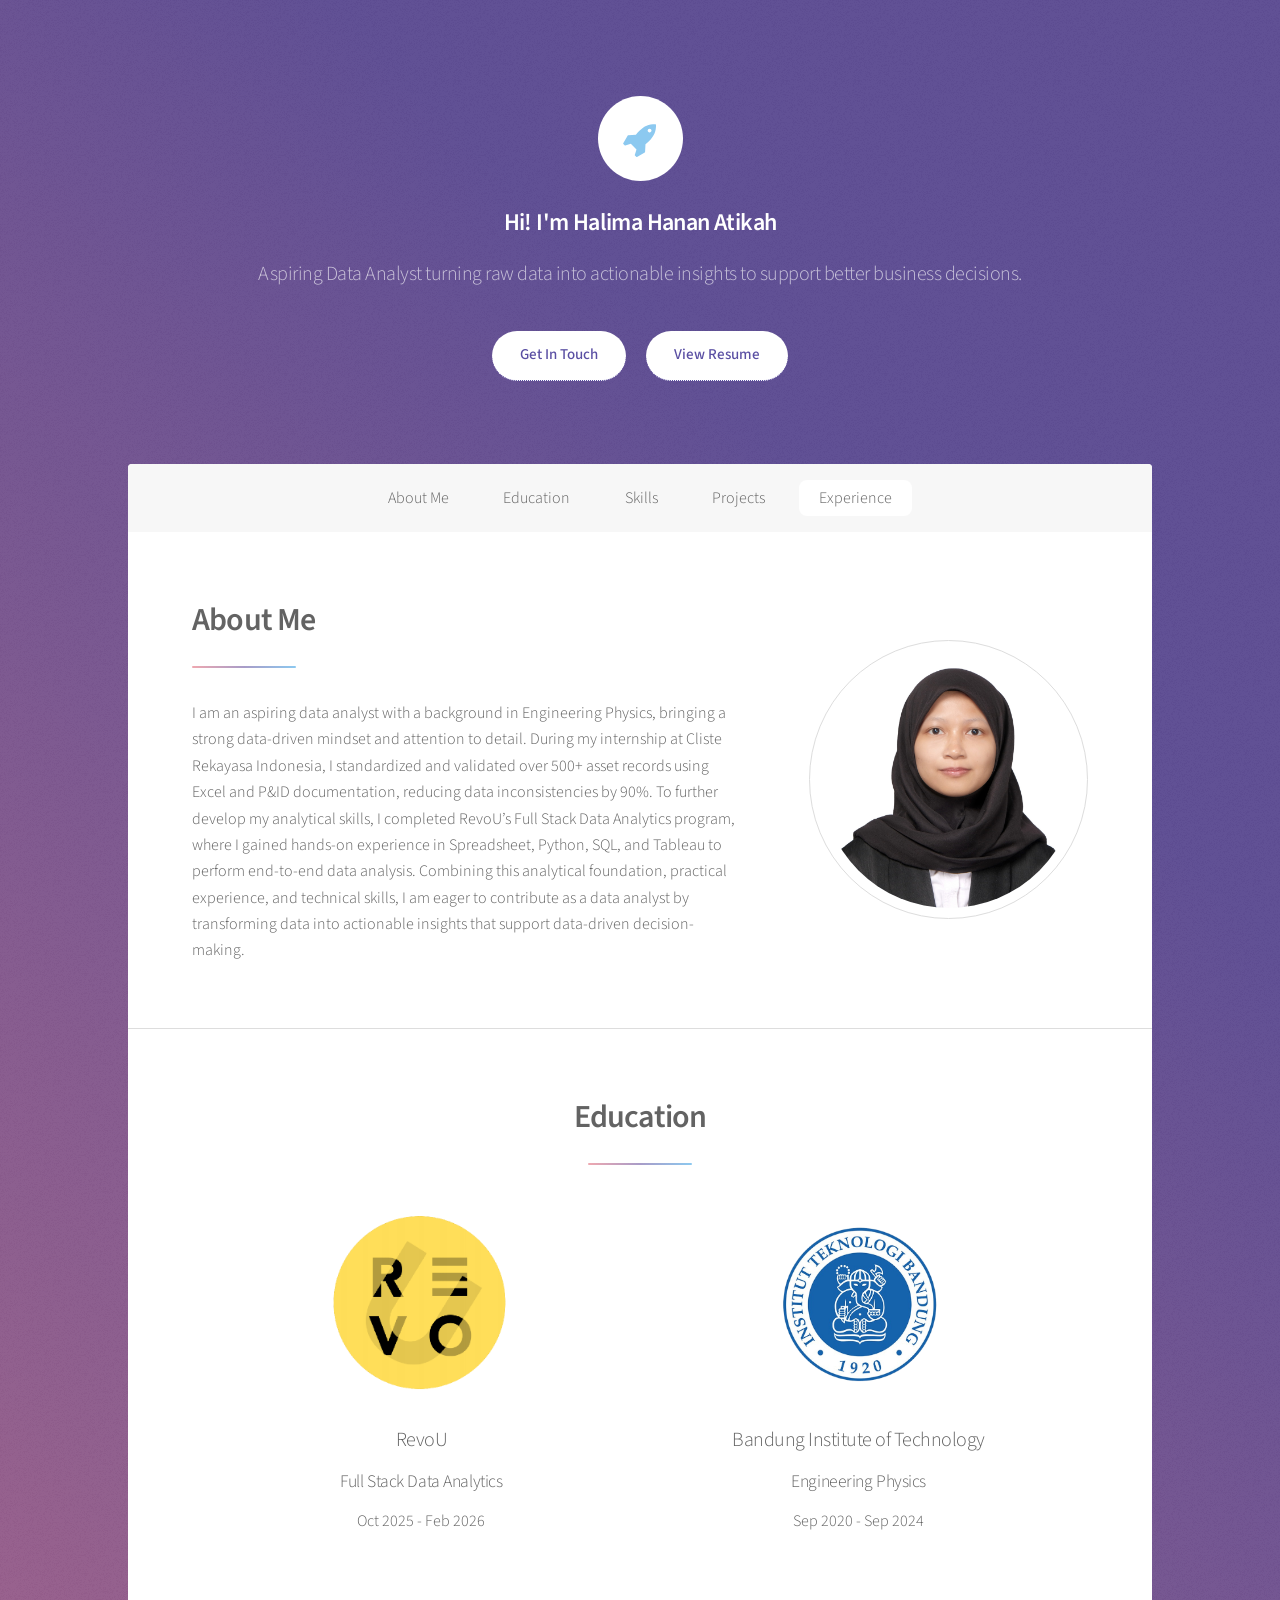
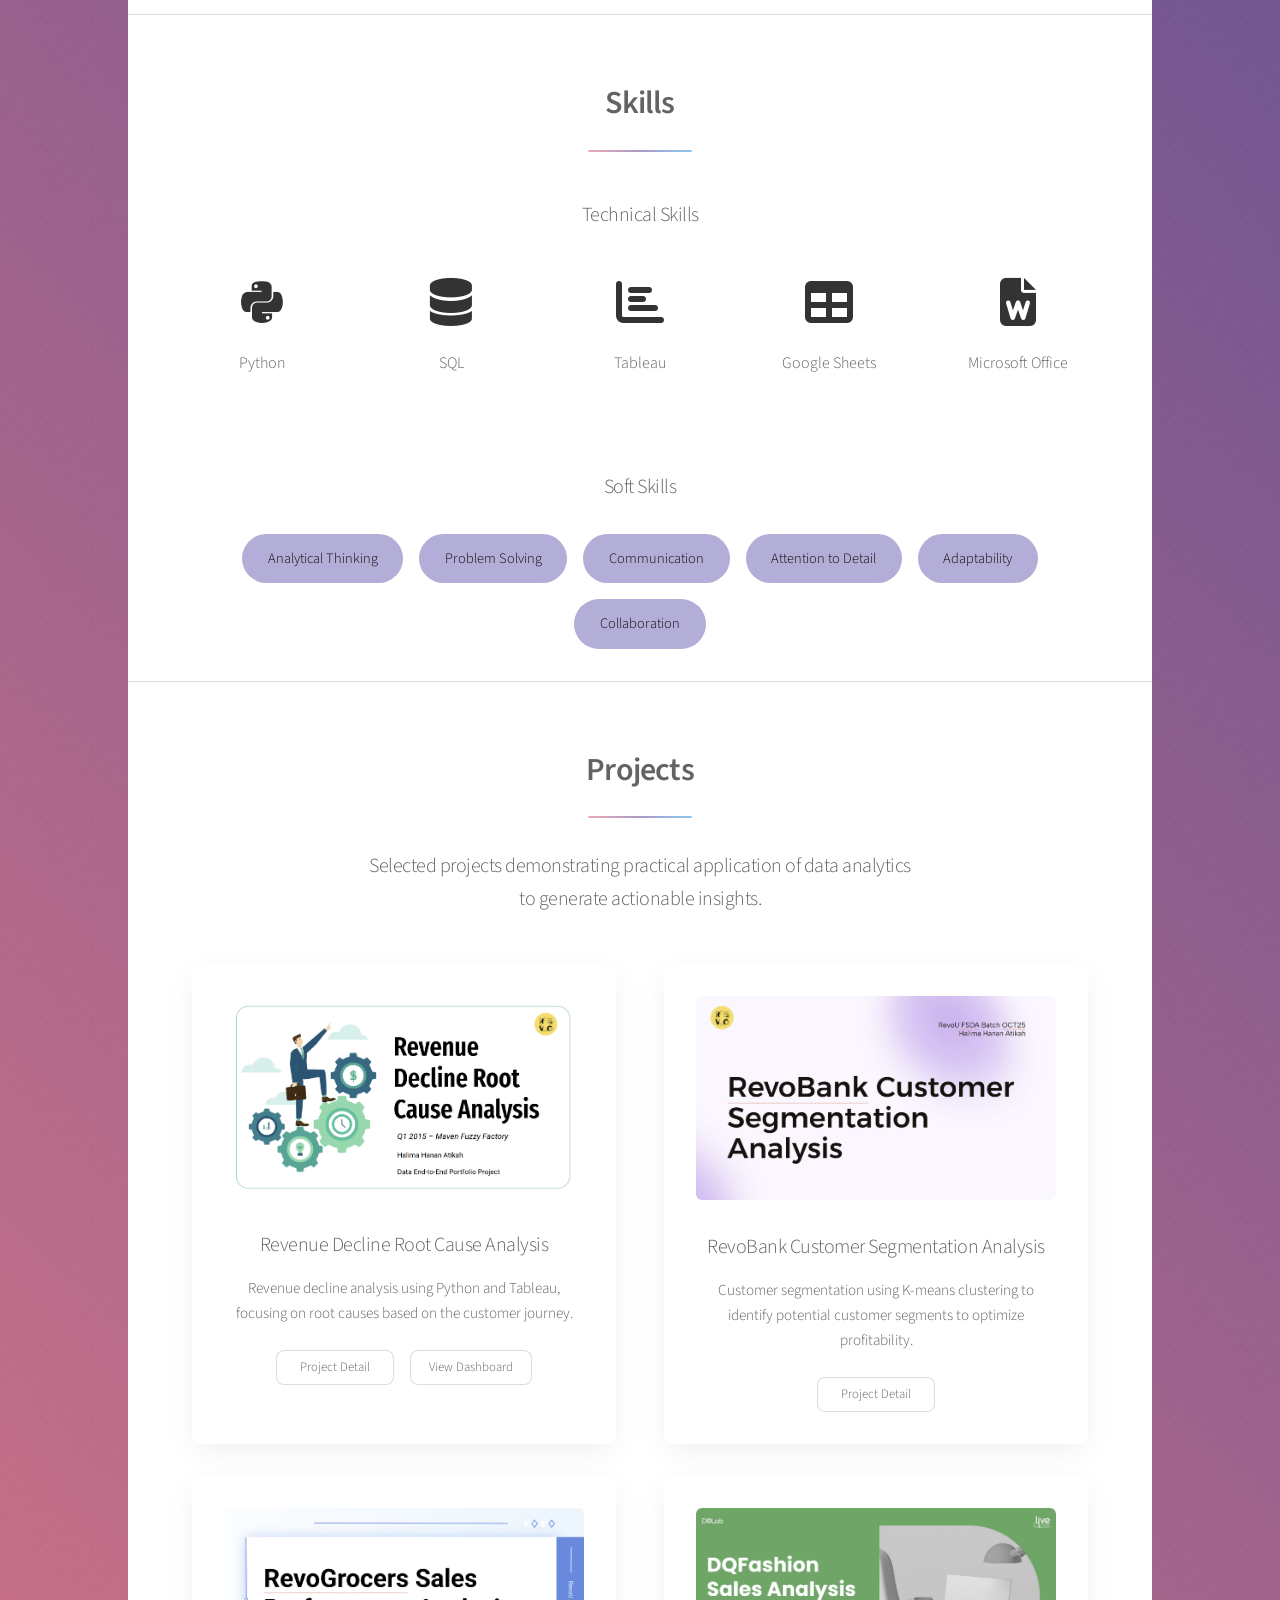
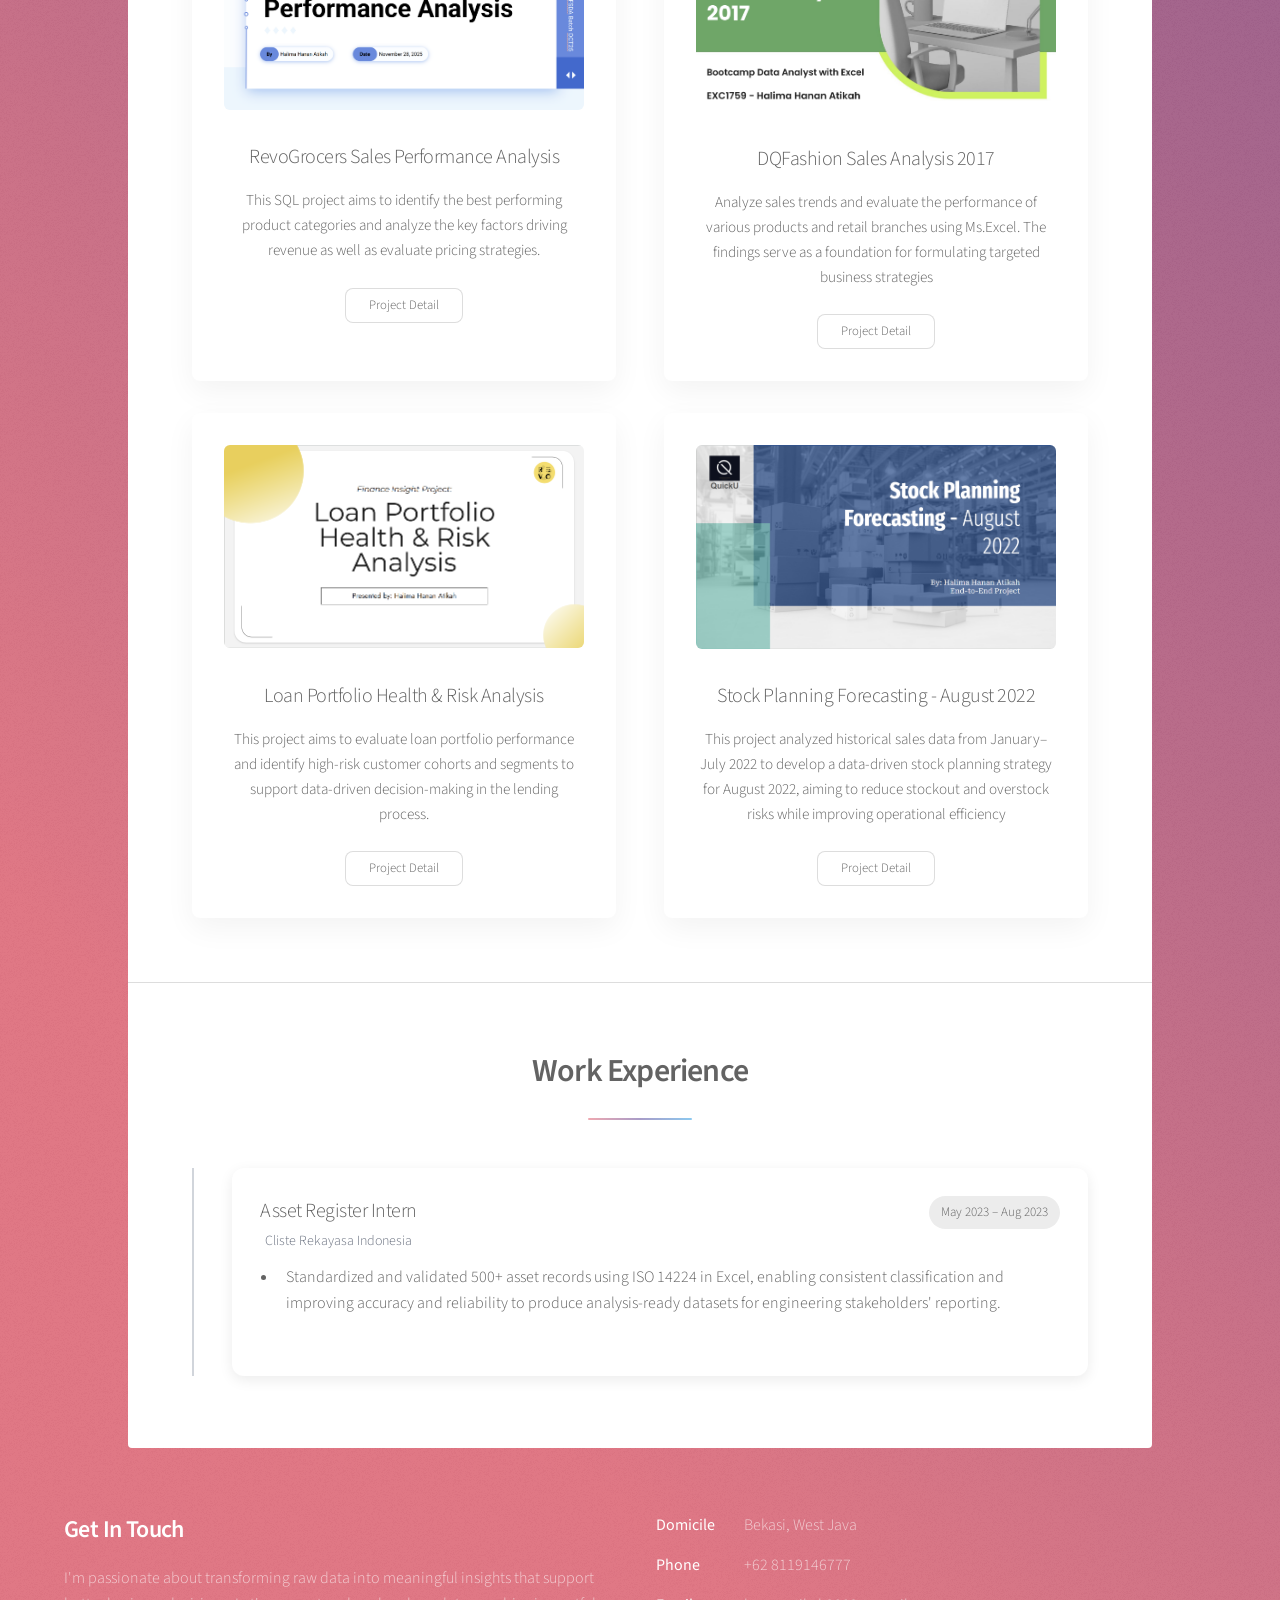
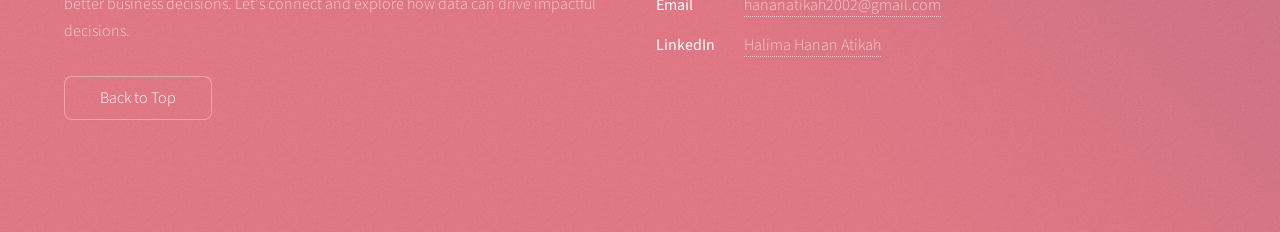
==== index.html @ 59b6c86f "Add files via upload" ====
<!DOCTYPE HTML>
<!--
	Stellar by HTML5 UP
	html5up.net | @ajlkn
	Free for personal and commercial use under the CCA 3.0 license (html5up.net/license)
-->
<html>
	<head>
		<title>Halima | Portfolio Data Analytics</title>
		<meta charset="utf-8" />
		<meta name="viewport" content="width=device-width, initial-scale=1, user-scalable=no" />
		<link rel="stylesheet" href="assets/css/main.css" />
		<noscript><link rel="stylesheet" href="assets/css/noscript.css" /></noscript>
		<link rel="stylesheet" href="https://cdnjs.cloudflare.com/ajax/libs/font-awesome/6.5.0/css/all.min.css">
	</head>
	<body class="is-preload">

		<!-- Wrapper -->
			<div id="wrapper">

				<!-- Header -->
					<header id="header" class="alt">
						<span class="logo"><img src="images/logo.svg" alt="" /></span>
						<h2>Hi! I'm Halima Hanan Atikah</h2>
						<p>Aspiring Data Analyst turning raw data into actionable insights
							to support better business decisions.<br />
						</p>

						<!-- CTA BUTTON -->
						<div class="hero-buttons">

							<a href="#footer" class="primary">Get In Touch</a>

							<a href="https://docs.google.com/document/d/1shFITubevQ7HsCWaukSZmZnEQHIHOWWZv7vL9TfP1bE/edit?usp=drive_link" class="resume" target="_blank">
								View Resume
							</a>

						</div>

					</header>

				<!-- Nav -->
					<nav id="nav">
						<ul>
							<li><a href="#intro" class="active">About Me</a></li>
							<li><a href="#first">Education</a></li>
							<li><a href="#second">Skills</a></li>
							<li><a href="#third">Projects</a></li>
							<li><a href="#fourth">Experience</a></li>
						</ul>
					</nav>

				<!-- Main -->
					<div id="main">

						<!-- Introduction -->
							<section id="intro" class="main">
								<div class="spotlight">
									<div class="content">
										<header class="major">
											<h2>About Me</h2>
										</header>
										<p>I am an aspiring data analyst with a background in Engineering Physics, bringing a strong data-driven mindset and attention to detail. 
											During my internship at Cliste Rekayasa Indonesia, I standardized and validated over 500+ asset records using Excel and P&ID documentation, reducing data inconsistencies by 90%. 
											To further develop my analytical skills, I completed RevoU’s Full Stack Data Analytics program, where I gained hands-on experience in Spreadsheet, Python, SQL, and Tableau to perform end-to-end data analysis. 
											Combining this analytical foundation, practical experience, and technical skills, I am eager to contribute as a data analyst by transforming data into actionable insights that support data-driven decision-making.</p>
										<!-- <ul class="actions">
											<li><a href="generic copy.html" class="button">Learn More</a></li>
										</ul> -->
									</div>
									<span class="image"><img src="images/PP.jpg" alt="" /></span>
								</div>
							</section>

						<!-- First Section -->
							<section id="first" class="main special">
								<header class="major">
									<h2>Education</h2>
								</header>
								<ul class="features">
									<li>
										<span class="image fit"><img src="images/RevoU_Logo.png" alt=""></span>
										<h3>RevoU</h3>
										<h4>Full Stack Data Analytics</h4>
										<p>Oct 2025 - Feb 2026</p>
									</li>
									<li>
										<span class="image fit"><img src="images/logo itb.png" alt=""></span>
										<h3>Bandung Institute of Technology</h3>
										<h4>Engineering Physics</h4>
										<p>Sep 2020 - Sep 2024</p>
									</li>
								</ul>
							</section>

							<!-- Second Section -->
							<section id="second" class="main special">
								<header class="major">
									<h2>Skills</h2>
								</header>
								<h3>Technical Skills</h3>

								<div class="technical-skills">

									<div class="skill-item">
										<i class="fab fa-python"></i>
										<p>Python</p>
									</div>

									<div class="skill-item">
										<i class="fas fa-database"></i>
										<p>SQL</p>
									</div>

									<div class="skill-item">
										<i class="fas fa-chart-bar"></i>
										<p>Tableau</p>
									</div>

									<div class="skill-item">
										<i class="fas fa-table"></i>
										<p>Google Sheets</p>
									</div>

									<div class="skill-item">
										<i class="fas fa-file-word"></i>
										<p>Microsoft Office</p>
									</div>


								</div>

								<h3 class="soft-title">Soft Skills</h3>

								<div class="soft-skills">
									<span>Analytical Thinking</span>
									<span>Problem Solving</span>
									<span>Communication</span>
									<span>Attention to Detail</span>
									<span>Adaptability</span>
									<span>Collaboration</span>
								</div>
								
							</section>

						<!-- Third Section -->
							<section id="third" class="main special">
								<header class="major">
									<h2>Projects</h2>
									<p>Selected projects demonstrating practical application of data analytics <br />
									to generate actionable insights.</p>
								</header>
								<ul class="projects">
    
									<li class="card-project">
										<img src="images/title_project1.png" alt="Project 1 Preview">

										<h3>Revenue Decline Root Cause Analysis</h3>
										<p>
											Revenue decline analysis using Python and Tableau, focusing on root causes based on the customer journey.
										</p>

										<div class="buttons-project">
											<a href="Project 1.html" class="button small">Project Detail</a>
											<a href="https://public.tableau.com/app/profile/halima.atikah/viz/MavenE-commerce/Dashboard" class="button small alt">View Dashboard</a>
										</div>
									</li>


									<li class="card-project">
										<img src="images/title_project2.png" alt="Project 2 Preview">

										<h3>RevoBank Customer Segmentation Analysis</h3>
										<p>
											Customer segmentation using K-means clustering to identify potential customer segments to optimize profitability.
										</p>

										<div class="buttons-project">
											<a href="Project 2.html" class="button small">Project Detail</a>
											
											
										</div>
									</li>

								</ul>

								<ul class="projects">
    
									<li class="card-project">
										<img src="images/title_project3.png" alt="Project 1 Preview">

										<h3>RevoGrocers Sales Performance Analysis</h3>
										<p>
											This SQL project aims to identify the best performing product categories and analyze the key factors driving revenue as well as evaluate pricing strategies.
										</p>

										<div class="buttons-project">
											<a href="Project 3.html" class="button small">Project Detail</a>
											
										</div>
									</li>


									<li class="card-project">
										<img src="images/title_project4.png" alt="Project 2 Preview">

										<h3>DQFashion Sales Analysis 2017</h3>
										<p>
											Analyze sales trends and evaluate the performance of various products and retail branches using Ms.Excel. The findings serve as a foundation for formulating targeted business strategies
										</p>

										<div class="buttons-project">
											<a href="Project 4.html" class="button small">Project Detail</a>
											
										</div>
									</li>

								</ul>

								<ul class="projects">
    
									<li class="card-project">
										<img src="images/title_project5.png" alt="Project 1 Preview">

										<h3>Loan Portfolio Health & Risk Analysis</h3>
										<p>
											This project aims to evaluate loan portfolio performance and identify high-risk customer cohorts and segments to support data-driven decision-making in the lending process.
										</p>

										<div class="buttons-project">
											<a href="Project 5.html" class="button small">Project Detail</a>
											
										</div>
									</li>


									<li class="card-project">
										<img src="images/title_project6.png" alt="Project 2 Preview">

										<h3>Stock Planning Forecasting - August 2022</h3>
										<p>
											This project analyzed historical sales data from January–July 2022 to develop a data-driven stock planning strategy for August 2022, aiming to reduce stockout and overstock risks while improving operational efficiency
										</p>

										<div class="buttons-project">
											<a href="Project 6.html" class="button small">Project Detail</a>
											
										</div>
									</li>

								</ul>

							</section>

						<!-- Fourth Section -->
							<section id="fourth" class="main special">
								<header class="major">
									<h2>Work Experience</h2>
									
								</header>

									<div class="timeline">

										<div class="timeline-item">

											<div class="experience-card">

												<div class="experience-header">

													<div>
														<h3>Asset Register Intern</h3>
														<p class="company">Cliste Rekayasa Indonesia</p>
													</div>

													<span class="date">May 2023 – Aug 2023</span>

												</div>

												<ul class="experience-list">
													<li>Standardized and validated 500+ asset records using ISO 14224 in Excel, 
														enabling consistent classification and improving accuracy and reliability 
														to produce analysis-ready datasets for engineering stakeholders' reporting.</li>
													
												</ul>

											</div>

										</div>

									</div>

								</div>

							</section>

					</div>

				<!-- Footer -->
					<footer id="footer">
						<section>
							<h2>Get In Touch</h2>
							<p>I'm passionate about transforming raw data into meaningful insights
								that support better business decisions. 
								Let's connect and explore how data can drive impactful decisions.</p>
							<ul class="actions">
								<li><a href="#header" class="button">Back to Top</a></li>
							</ul>
						</section>
						<section>
							
							<dl class="alt">
								<dt>Domicile</dt>
								<dd>Bekasi, West Java</dd>
								<dt>Phone</dt>
								<dd>+62 8119146777</dd>
								<dt>Email</dt>
								<dd><a href="#">hananatikah2002@gmail.com</a></dd>
								<dt>LinkedIn</dt>
								<dd><a href="https://www.linkedin.com/in/halima-hanan/">Halima Hanan Atikah</a></dd>
							</dl>

							<!-- <ul class="icons">
								<li><a href="#" class="icon brands fa-twitter alt"><span class="label">Twitter</span></a></li>
								<li><a href="#" class="icon brands fa-facebook-f alt"><span class="label">Facebook</span></a></li>
								<li><a href="#" class="icon brands fa-instagram alt"><span class="label">Instagram</span></a></li>
								<li><a href="#" class="icon brands fa-github alt"><span class="label">GitHub</span></a></li>
								<li><a href="#" class="icon brands fa-dribbble alt"><span class="label">Dribbble</span></a></li>
							</ul> -->
						</section>
						

			</div>

		<!-- Scripts -->
			<script src="assets/js/jquery.min.js"></script>
			<script src="assets/js/jquery.scrollex.min.js"></script>
			<script src="assets/js/jquery.scrolly.min.js"></script>
			<script src="assets/js/browser.min.js"></script>
			<script src="assets/js/breakpoints.min.js"></script>
			<script src="assets/js/util.js"></script>
			<script src="assets/js/main.js"></script>

	</body>
</html>
---- assets/css/main.css ----
@import url(fontawesome-all.min.css);
@import 'https://fonts.googleapis.com/css?family=Source+Sans+Pro:300,400';

/*
	Stellar by HTML5 UP
	html5up.net | @ajlkn
	Free for personal and commercial use under the CCA 3.0 license (html5up.net/license)
*/

html, body, div, span, applet, object,
iframe, h1, h2, h3, h4, h5, h6, p, blockquote,
pre, a, abbr, acronym, address, big, cite,
code, del, dfn, em, img, ins, kbd, q, s, samp,
small, strike, strong, sub, sup, tt, var, b,
u, i, center, dl, dt, dd, ol, ul, li, fieldset,
form, label, legend, table, caption, tbody,
tfoot, thead, tr, th, td, article, aside,
canvas, details, embed, figure, figcaption,
footer, header, hgroup, menu, nav, output, ruby,
section, summary, time, mark, audio, video {
	margin: 0;
	padding: 0;
	border: 0;
	font-size: 100%;
	font: inherit;
	vertical-align: baseline;}

article, aside, details, figcaption, figure,
footer, header, hgroup, menu, nav, section {
	display: block;}

body {
	line-height: 1;
}

ol, ul {
	list-style: none;
}

blockquote, q {
	quotes: none;
}

	blockquote:before, blockquote:after, q:before, q:after {
		content: '';
		content: none;
	}

table {
	border-collapse: collapse;
	border-spacing: 0;
}

body {
	-webkit-text-size-adjust: none;
}

mark {
	background-color: transparent;
	color: inherit;
}

input::-moz-focus-inner {
	border: 0;
	padding: 0;
}

input, select, textarea {
	-moz-appearance: none;
	-webkit-appearance: none;
	-ms-appearance: none;
	appearance: none;
}

/* Basic */

	@-ms-viewport {
		width: device-width;
	}

	body {
		-ms-overflow-style: scrollbar;
	}

	@media screen and (max-width: 480px) {

		html, body {
			min-width: 320px;
		}

	}

	html {
		box-sizing: border-box;
	}

	*, *:before, *:after {
		box-sizing: inherit;
	}

	body {
		background-color: #935d8c;
		background-image: url("images/overlay.png"), -moz-linear-gradient(45deg, #e37682 15%, #5f4d93 85%);
		background-image: url("images/overlay.png"), -webkit-linear-gradient(45deg, #e37682 15%, #5f4d93 85%);
		background-image: url("images/overlay.png"), -ms-linear-gradient(45deg, #e37682 15%, #5f4d93 85%);
		background-image: url("images/overlay.png"), linear-gradient(45deg, #e37682 15%, #5f4d93 85%);
	}

		body.is-preload *, body.is-preload *:before, body.is-preload *:after {
			-moz-animation: none !important;
			-webkit-animation: none !important;
			-ms-animation: none !important;
			animation: none !important;
			-moz-transition: none !important;
			-webkit-transition: none !important;
			-ms-transition: none !important;
			transition: none !important;
		}

/* Type */

	body {
		background-color: #935d8c;
		color: rgba(255, 255, 255, 0.65);
	}

	body, input, select, textarea {
		font-family: "Source Sans Pro", Helvetica, sans-serif;
		font-size: 17pt;
		font-weight: 300;
		line-height: 1.65;
	}

		@media screen and (max-width: 1680px) {

			body, input, select, textarea {
				font-size: 14pt;
			}

		}

		@media screen and (max-width: 1280px) {

			body, input, select, textarea {
				font-size: 12pt;
			}

		}

		@media screen and (max-width: 360px) {

			body, input, select, textarea {
				font-size: 11pt;
			}

		}

	a {
		-moz-transition: color 0.2s ease, border-bottom 0.2s ease;
		-webkit-transition: color 0.2s ease, border-bottom 0.2s ease;
		-ms-transition: color 0.2s ease, border-bottom 0.2s ease;
		transition: color 0.2s ease, border-bottom 0.2s ease;
		text-decoration: none;
		border-bottom: dotted 1px;
		color: inherit;
	}

		a:hover {
			border-bottom-color: transparent;
		}

	strong, b {
		font-weight: 400;
	}

	em, i {
		font-style: italic;
	}

	p {
		margin: 0 0 2em 0;
	}

		p.content {
			-moz-columns: 20em 2;
			-webkit-columns: 20em 2;
			-ms-columns: 20em 2;
			columns: 20em 2;
			-moz-column-gap: 2em;
			-webkit-column-gap: 2em;
			-ms-column-gap: 2em;
			column-gap: 2em;
			text-align: justify;
		}

	h1, h2, h3, h4, h5, h6 {
		font-weight: 300;
		line-height: 1.5;
		margin: 0 0 0.7em 0;
		letter-spacing: -0.025em;
	}

		h1 a, h2 a, h3 a, h4 a, h5 a, h6 a {
			color: inherit;
			text-decoration: none;
		}

	h1 {
		font-size: 2.5em;
		line-height: 1.2;
	}

	h2 {
		font-size: 1.5em;
	}

	h3 {
		font-size: 1.25em;
	}

	h4 {
		font-size: 1.1em;
	}

	h5 {
		font-size: 0.9em;
	}

	h6 {
		font-size: 0.7em;
	}

	@media screen and (max-width: 736px) {

		h1 {
			font-size: 2em;
		}

	}

	sub {
		font-size: 0.8em;
		position: relative;
		top: 0.5em;
	}

	sup {
		font-size: 0.8em;
		position: relative;
		top: -0.5em;
	}

	blockquote {
		border-left: solid 4px;
		font-style: italic;
		margin: 0 0 2em 0;
		padding: 0.5em 0 0.5em 2em;
	}

	code {
		border-radius: 8px;
		border: solid 1px;
		font-family: "Courier New", monospace;
		font-size: 0.9em;
		margin: 0 0.25em;
		padding: 0.25em 0.65em;
	}

	pre {
		-webkit-overflow-scrolling: touch;
		font-family: "Courier New", monospace;
		font-size: 0.9em;
		margin: 0 0 2em 0;
	}

		pre code {
			display: block;
			line-height: 1.75;
			padding: 1em 1.5em;
			overflow-x: auto;
		}

	hr {
		border: 0;
		border-bottom: solid 1px;
		margin: 2em 0;
	}

		hr.major {
			margin: 3em 0;
		}

	.align-left {
		text-align: left;
	}

	.align-center {
		text-align: center;
	}

	.align-right {
		text-align: right;
	}

	input, select, textarea {
		color: #ffffff;
	}

	a:hover {
		color: #ffffff;
	}

	strong, b {
		color: #ffffff;
	}

	h1, h2, h3, h4, h5, h6 {
		color: #ffffff;
	}

	blockquote {
		border-left-color: rgba(255, 255, 255, 0.35);
	}

	code {
		background: rgba(255, 255, 255, 0.075);
		border-color: rgba(255, 255, 255, 0.35);
	}

	hr {
		border-bottom-color: rgba(255, 255, 255, 0.35);
	}

/* Row */

	.row {
		display: flex;
		flex-wrap: wrap;
		box-sizing: border-box;
		align-items: stretch;
	}

		.row > * {
			box-sizing: border-box;
		}

		.row.gtr-uniform > * > :last-child {
			margin-bottom: 0;
		}

		.row.aln-left {
			justify-content: flex-start;
		}

		.row.aln-center {
			justify-content: center;
		}

		.row.aln-right {
			justify-content: flex-end;
		}

		.row.aln-top {
			align-items: flex-start;
		}

		.row.aln-middle {
			align-items: center;
		}

		.row.aln-bottom {
			align-items: flex-end;
		}

		.row > .imp {
			order: -1;
		}

		.row > .col-1 {
			width: 8.33333%;
		}

		.row > .off-1 {
			margin-left: 8.33333%;
		}

		.row > .col-2 {
			width: 16.66667%;
		}

		.row > .off-2 {
			margin-left: 16.66667%;
		}

		.row > .col-3 {
			width: 25%;
		}

		.row > .off-3 {
			margin-left: 25%;
		}

		.row > .col-4 {
			width: 33.33333%;
		}

		.row > .off-4 {
			margin-left: 33.33333%;
		}

		.row > .col-5 {
			width: 41.66667%;
		}

		.row > .off-5 {
			margin-left: 41.66667%;
		}

		.row > .col-6 {
			width: 50%;
		}

		.row > .off-6 {
			margin-left: 50%;
		}

		.row > .col-7 {
			width: 58.33333%;
		}

		.row > .off-7 {
			margin-left: 58.33333%;
		}

		.row > .col-8 {
			width: 66.66667%;
		}

		.row > .off-8 {
			margin-left: 66.66667%;
		}

		.row > .col-9 {
			width: 75%;
		}

		.row > .off-9 {
			margin-left: 75%;
		}

		.row > .col-10 {
			width: 83.33333%;
		}

		.row > .off-10 {
			margin-left: 83.33333%;
		}

		.row > .col-11 {
			width: 91.66667%;
		}

		.row > .off-11 {
			margin-left: 91.66667%;
		}

		.row > .col-12 {
			width: 100%;
		}

		.row > .off-12 {
			margin-left: 100%;
		}

		.row.gtr-0 {
			margin-top: 0;
			margin-left: 0em;
		}

			.row.gtr-0 > * {
				padding: 0 0 0 0em;
			}

			.row.gtr-0.gtr-uniform {
				margin-top: 0em;
			}

				.row.gtr-0.gtr-uniform > * {
					padding-top: 0em;
				}

		.row.gtr-25 {
			margin-top: 0;
			margin-left: -0.375em;
		}

			.row.gtr-25 > * {
				padding: 0 0 0 0.375em;
			}

			.row.gtr-25.gtr-uniform {
				margin-top: -0.375em;
			}

				.row.gtr-25.gtr-uniform > * {
					padding-top: 0.375em;
				}

		.row.gtr-50 {
			margin-top: 0;
			margin-left: -0.75em;
		}

			.row.gtr-50 > * {
				padding: 0 0 0 0.75em;
			}

			.row.gtr-50.gtr-uniform {
				margin-top: -0.75em;
			}

				.row.gtr-50.gtr-uniform > * {
					padding-top: 0.75em;
				}

		.row {
			margin-top: 0;
			margin-left: -1.5em;
		}

			.row > * {
				padding: 0 0 0 1.5em;
			}

			.row.gtr-uniform {
				margin-top: -1.5em;
			}

				.row.gtr-uniform > * {
					padding-top: 1.5em;
				}

		.row.gtr-150 {
			margin-top: 0;
			margin-left: -2.25em;
		}

			.row.gtr-150 > * {
				padding: 0 0 0 2.25em;
			}

			.row.gtr-150.gtr-uniform {
				margin-top: -2.25em;
			}

				.row.gtr-150.gtr-uniform > * {
					padding-top: 2.25em;
				}

		.row.gtr-200 {
			margin-top: 0;
			margin-left: -3em;
		}

			.row.gtr-200 > * {
				padding: 0 0 0 3em;
			}

			.row.gtr-200.gtr-uniform {
				margin-top: -3em;
			}

				.row.gtr-200.gtr-uniform > * {
					padding-top: 3em;
				}

		@media screen and (max-width: 1680px) {

			.row {
				display: flex;
				flex-wrap: wrap;
				box-sizing: border-box;
				align-items: stretch;
			}

				.row > * {
					box-sizing: border-box;
				}

				.row.gtr-uniform > * > :last-child {
					margin-bottom: 0;
				}

				.row.aln-left {
					justify-content: flex-start;
				}

				.row.aln-center {
					justify-content: center;
				}

				.row.aln-right {
					justify-content: flex-end;
				}

				.row.aln-top {
					align-items: flex-start;
				}

				.row.aln-middle {
					align-items: center;
				}

				.row.aln-bottom {
					align-items: flex-end;
				}

				.row > .imp-xlarge {
					order: -1;
				}

				.row > .col-1-xlarge {
					width: 8.33333%;
				}

				.row > .off-1-xlarge {
					margin-left: 8.33333%;
				}

				.row > .col-2-xlarge {
					width: 16.66667%;
				}

				.row > .off-2-xlarge {
					margin-left: 16.66667%;
				}

				.row > .col-3-xlarge {
					width: 25%;
				}

				.row > .off-3-xlarge {
					margin-left: 25%;
				}

				.row > .col-4-xlarge {
					width: 33.33333%;
				}

				.row > .off-4-xlarge {
					margin-left: 33.33333%;
				}

				.row > .col-5-xlarge {
					width: 41.66667%;
				}

				.row > .off-5-xlarge {
					margin-left: 41.66667%;
				}

				.row > .col-6-xlarge {
					width: 50%;
				}

				.row > .off-6-xlarge {
					margin-left: 50%;
				}

				.row > .col-7-xlarge {
					width: 58.33333%;
				}

				.row > .off-7-xlarge {
					margin-left: 58.33333%;
				}

				.row > .col-8-xlarge {
					width: 66.66667%;
				}

				.row > .off-8-xlarge {
					margin-left: 66.66667%;
				}

				.row > .col-9-xlarge {
					width: 75%;
				}

				.row > .off-9-xlarge {
					margin-left: 75%;
				}

				.row > .col-10-xlarge {
					width: 83.33333%;
				}

				.row > .off-10-xlarge {
					margin-left: 83.33333%;
				}

				.row > .col-11-xlarge {
					width: 91.66667%;
				}

				.row > .off-11-xlarge {
					margin-left: 91.66667%;
				}

				.row > .col-12-xlarge {
					width: 100%;
				}

				.row > .off-12-xlarge {
					margin-left: 100%;
				}

				.row.gtr-0 {
					margin-top: 0;
					margin-left: 0em;
				}

					.row.gtr-0 > * {
						padding: 0 0 0 0em;
					}

					.row.gtr-0.gtr-uniform {
						margin-top: 0em;
					}

						.row.gtr-0.gtr-uniform > * {
							padding-top: 0em;
						}

				.row.gtr-25 {
					margin-top: 0;
					margin-left: -0.375em;
				}

					.row.gtr-25 > * {
						padding: 0 0 0 0.375em;
					}

					.row.gtr-25.gtr-uniform {
						margin-top: -0.375em;
					}

						.row.gtr-25.gtr-uniform > * {
							padding-top: 0.375em;
						}

				.row.gtr-50 {
					margin-top: 0;
					margin-left: -0.75em;
				}

					.row.gtr-50 > * {
						padding: 0 0 0 0.75em;
					}

					.row.gtr-50.gtr-uniform {
						margin-top: -0.75em;
					}

						.row.gtr-50.gtr-uniform > * {
							padding-top: 0.75em;
						}

				.row {
					margin-top: 0;
					margin-left: -1.5em;
				}

					.row > * {
						padding: 0 0 0 1.5em;
					}

					.row.gtr-uniform {
						margin-top: -1.5em;
					}

						.row.gtr-uniform > * {
							padding-top: 1.5em;
						}

				.row.gtr-150 {
					margin-top: 0;
					margin-left: -2.25em;
				}

					.row.gtr-150 > * {
						padding: 0 0 0 2.25em;
					}

					.row.gtr-150.gtr-uniform {
						margin-top: -2.25em;
					}

						.row.gtr-150.gtr-uniform > * {
							padding-top: 2.25em;
						}

				.row.gtr-200 {
					margin-top: 0;
					margin-left: -3em;
				}

					.row.gtr-200 > * {
						padding: 0 0 0 3em;
					}

					.row.gtr-200.gtr-uniform {
						margin-top: -3em;
					}

						.row.gtr-200.gtr-uniform > * {
							padding-top: 3em;
						}

		}

		@media screen and (max-width: 1280px) {

			.row {
				display: flex;
				flex-wrap: wrap;
				box-sizing: border-box;
				align-items: stretch;
			}

				.row > * {
					box-sizing: border-box;
				}

				.row.gtr-uniform > * > :last-child {
					margin-bottom: 0;
				}

				.row.aln-left {
					justify-content: flex-start;
				}

				.row.aln-center {
					justify-content: center;
				}

				.row.aln-right {
					justify-content: flex-end;
				}

				.row.aln-top {
					align-items: flex-start;
				}

				.row.aln-middle {
					align-items: center;
				}

				.row.aln-bottom {
					align-items: flex-end;
				}

				.row > .imp-large {
					order: -1;
				}

				.row > .col-1-large {
					width: 8.33333%;
				}

				.row > .off-1-large {
					margin-left: 8.33333%;
				}

				.row > .col-2-large {
					width: 16.66667%;
				}

				.row > .off-2-large {
					margin-left: 16.66667%;
				}

				.row > .col-3-large {
					width: 25%;
				}

				.row > .off-3-large {
					margin-left: 25%;
				}

				.row > .col-4-large {
					width: 33.33333%;
				}

				.row > .off-4-large {
					margin-left: 33.33333%;
				}

				.row > .col-5-large {
					width: 41.66667%;
				}

				.row > .off-5-large {
					margin-left: 41.66667%;
				}

				.row > .col-6-large {
					width: 50%;
				}

				.row > .off-6-large {
					margin-left: 50%;
				}

				.row > .col-7-large {
					width: 58.33333%;
				}

				.row > .off-7-large {
					margin-left: 58.33333%;
				}

				.row > .col-8-large {
					width: 66.66667%;
				}

				.row > .off-8-large {
					margin-left: 66.66667%;
				}

				.row > .col-9-large {
					width: 75%;
				}

				.row > .off-9-large {
					margin-left: 75%;
				}

				.row > .col-10-large {
					width: 83.33333%;
				}

				.row > .off-10-large {
					margin-left: 83.33333%;
				}

				.row > .col-11-large {
					width: 91.66667%;
				}

				.row > .off-11-large {
					margin-left: 91.66667%;
				}

				.row > .col-12-large {
					width: 100%;
				}

				.row > .off-12-large {
					margin-left: 100%;
				}

				.row.gtr-0 {
					margin-top: 0;
					margin-left: 0em;
				}

					.row.gtr-0 > * {
						padding: 0 0 0 0em;
					}

					.row.gtr-0.gtr-uniform {
						margin-top: 0em;
					}

						.row.gtr-0.gtr-uniform > * {
							padding-top: 0em;
						}

				.row.gtr-25 {
					margin-top: 0;
					margin-left: -0.375em;
				}

					.row.gtr-25 > * {
						padding: 0 0 0 0.375em;
					}

					.row.gtr-25.gtr-uniform {
						margin-top: -0.375em;
					}

						.row.gtr-25.gtr-uniform > * {
							padding-top: 0.375em;
						}

				.row.gtr-50 {
					margin-top: 0;
					margin-left: -0.75em;
				}

					.row.gtr-50 > * {
						padding: 0 0 0 0.75em;
					}

					.row.gtr-50.gtr-uniform {
						margin-top: -0.75em;
					}

						.row.gtr-50.gtr-uniform > * {
							padding-top: 0.75em;
						}

				.row {
					margin-top: 0;
					margin-left: -1.5em;
				}

					.row > * {
						padding: 0 0 0 1.5em;
					}

					.row.gtr-uniform {
						margin-top: -1.5em;
					}

						.row.gtr-uniform > * {
							padding-top: 1.5em;
						}

				.row.gtr-150 {
					margin-top: 0;
					margin-left: -2.25em;
				}

					.row.gtr-150 > * {
						padding: 0 0 0 2.25em;
					}

					.row.gtr-150.gtr-uniform {
						margin-top: -2.25em;
					}

						.row.gtr-150.gtr-uniform > * {
							padding-top: 2.25em;
						}

				.row.gtr-200 {
					margin-top: 0;
					margin-left: -3em;
				}

					.row.gtr-200 > * {
						padding: 0 0 0 3em;
					}

					.row.gtr-200.gtr-uniform {
						margin-top: -3em;
					}

						.row.gtr-200.gtr-uniform > * {
							padding-top: 3em;
						}

		}

		@media screen and (max-width: 980px) {

			.row {
				display: flex;
				flex-wrap: wrap;
				box-sizing: border-box;
				align-items: stretch;
			}

				.row > * {
					box-sizing: border-box;
				}

				.row.gtr-uniform > * > :last-child {
					margin-bottom: 0;
				}

				.row.aln-left {
					justify-content: flex-start;
				}

				.row.aln-center {
					justify-content: center;
				}

				.row.aln-right {
					justify-content: flex-end;
				}

				.row.aln-top {
					align-items: flex-start;
				}

				.row.aln-middle {
					align-items: center;
				}

				.row.aln-bottom {
					align-items: flex-end;
				}

				.row > .imp-medium {
					order: -1;
				}

				.row > .col-1-medium {
					width: 8.33333%;
				}

				.row > .off-1-medium {
					margin-left: 8.33333%;
				}

				.row > .col-2-medium {
					width: 16.66667%;
				}

				.row > .off-2-medium {
					margin-left: 16.66667%;
				}

				.row > .col-3-medium {
					width: 25%;
				}

				.row > .off-3-medium {
					margin-left: 25%;
				}

				.row > .col-4-medium {
					width: 33.33333%;
				}

				.row > .off-4-medium {
					margin-left: 33.33333%;
				}

				.row > .col-5-medium {
					width: 41.66667%;
				}

				.row > .off-5-medium {
					margin-left: 41.66667%;
				}

				.row > .col-6-medium {
					width: 50%;
				}

				.row > .off-6-medium {
					margin-left: 50%;
				}

				.row > .col-7-medium {
					width: 58.33333%;
				}

				.row > .off-7-medium {
					margin-left: 58.33333%;
				}

				.row > .col-8-medium {
					width: 66.66667%;
				}

				.row > .off-8-medium {
					margin-left: 66.66667%;
				}

				.row > .col-9-medium {
					width: 75%;
				}

				.row > .off-9-medium {
					margin-left: 75%;
				}

				.row > .col-10-medium {
					width: 83.33333%;
				}

				.row > .off-10-medium {
					margin-left: 83.33333%;
				}

				.row > .col-11-medium {
					width: 91.66667%;
				}

				.row > .off-11-medium {
					margin-left: 91.66667%;
				}

				.row > .col-12-medium {
					width: 100%;
				}

				.row > .off-12-medium {
					margin-left: 100%;
				}

				.row.gtr-0 {
					margin-top: 0;
					margin-left: 0em;
				}

					.row.gtr-0 > * {
						padding: 0 0 0 0em;
					}

					.row.gtr-0.gtr-uniform {
						margin-top: 0em;
					}

						.row.gtr-0.gtr-uniform > * {
							padding-top: 0em;
						}

				.row.gtr-25 {
					margin-top: 0;
					margin-left: -0.375em;
				}

					.row.gtr-25 > * {
						padding: 0 0 0 0.375em;
					}

					.row.gtr-25.gtr-uniform {
						margin-top: -0.375em;
					}

						.row.gtr-25.gtr-uniform > * {
							padding-top: 0.375em;
						}

				.row.gtr-50 {
					margin-top: 0;
					margin-left: -0.75em;
				}

					.row.gtr-50 > * {
						padding: 0 0 0 0.75em;
					}

					.row.gtr-50.gtr-uniform {
						margin-top: -0.75em;
					}

						.row.gtr-50.gtr-uniform > * {
							padding-top: 0.75em;
						}

				.row {
					margin-top: 0;
					margin-left: -1.5em;
				}

					.row > * {
						padding: 0 0 0 1.5em;
					}

					.row.gtr-uniform {
						margin-top: -1.5em;
					}

						.row.gtr-uniform > * {
							padding-top: 1.5em;
						}

				.row.gtr-150 {
					margin-top: 0;
					margin-left: -2.25em;
				}

					.row.gtr-150 > * {
						padding: 0 0 0 2.25em;
					}

					.row.gtr-150.gtr-uniform {
						margin-top: -2.25em;
					}

						.row.gtr-150.gtr-uniform > * {
							padding-top: 2.25em;
						}

				.row.gtr-200 {
					margin-top: 0;
					margin-left: -3em;
				}

					.row.gtr-200 > * {
						padding: 0 0 0 3em;
					}

					.row.gtr-200.gtr-uniform {
						margin-top: -3em;
					}

						.row.gtr-200.gtr-uniform > * {
							padding-top: 3em;
						}

		}

		@media screen and (max-width: 736px) {

			.row {
				display: flex;
				flex-wrap: wrap;
				box-sizing: border-box;
				align-items: stretch;
			}

				.row > * {
					box-sizing: border-box;
				}

				.row.gtr-uniform > * > :last-child {
					margin-bottom: 0;
				}

				.row.aln-left {
					justify-content: flex-start;
				}

				.row.aln-center {
					justify-content: center;
				}

				.row.aln-right {
					justify-content: flex-end;
				}

				.row.aln-top {
					align-items: flex-start;
				}

				.row.aln-middle {
					align-items: center;
				}

				.row.aln-bottom {
					align-items: flex-end;
				}

				.row > .imp-small {
					order: -1;
				}

				.row > .col-1-small {
					width: 8.33333%;
				}

				.row > .off-1-small {
					margin-left: 8.33333%;
				}

				.row > .col-2-small {
					width: 16.66667%;
				}

				.row > .off-2-small {
					margin-left: 16.66667%;
				}

				.row > .col-3-small {
					width: 25%;
				}

				.row > .off-3-small {
					margin-left: 25%;
				}

				.row > .col-4-small {
					width: 33.33333%;
				}

				.row > .off-4-small {
					margin-left: 33.33333%;
				}

				.row > .col-5-small {
					width: 41.66667%;
				}

				.row > .off-5-small {
					margin-left: 41.66667%;
				}

				.row > .col-6-small {
					width: 50%;
				}

				.row > .off-6-small {
					margin-left: 50%;
				}

				.row > .col-7-small {
					width: 58.33333%;
				}

				.row > .off-7-small {
					margin-left: 58.33333%;
				}

				.row > .col-8-small {
					width: 66.66667%;
				}

				.row > .off-8-small {
					margin-left: 66.66667%;
				}

				.row > .col-9-small {
					width: 75%;
				}

				.row > .off-9-small {
					margin-left: 75%;
				}

				.row > .col-10-small {
					width: 83.33333%;
				}

				.row > .off-10-small {
					margin-left: 83.33333%;
				}

				.row > .col-11-small {
					width: 91.66667%;
				}

				.row > .off-11-small {
					margin-left: 91.66667%;
				}

				.row > .col-12-small {
					width: 100%;
				}

				.row > .off-12-small {
					margin-left: 100%;
				}

				.row.gtr-0 {
					margin-top: 0;
					margin-left: 0em;
				}

					.row.gtr-0 > * {
						padding: 0 0 0 0em;
					}

					.row.gtr-0.gtr-uniform {
						margin-top: 0em;
					}

						.row.gtr-0.gtr-uniform > * {
							padding-top: 0em;
						}

				.row.gtr-25 {
					margin-top: 0;
					margin-left: -0.25em;
				}

					.row.gtr-25 > * {
						padding: 0 0 0 0.25em;
					}

					.row.gtr-25.gtr-uniform {
						margin-top: -0.25em;
					}

						.row.gtr-25.gtr-uniform > * {
							padding-top: 0.25em;
						}

				.row.gtr-50 {
					margin-top: 0;
					margin-left: -0.5em;
				}

					.row.gtr-50 > * {
						padding: 0 0 0 0.5em;
					}

					.row.gtr-50.gtr-uniform {
						margin-top: -0.5em;
					}

						.row.gtr-50.gtr-uniform > * {
							padding-top: 0.5em;
						}

				.row {
					margin-top: 0;
					margin-left: -1em;
				}

					.row > * {
						padding: 0 0 0 1em;
					}

					.row.gtr-uniform {
						margin-top: -1em;
					}

						.row.gtr-uniform > * {
							padding-top: 1em;
						}

				.row.gtr-150 {
					margin-top: 0;
					margin-left: -1.5em;
				}

					.row.gtr-150 > * {
						padding: 0 0 0 1.5em;
					}

					.row.gtr-150.gtr-uniform {
						margin-top: -1.5em;
					}

						.row.gtr-150.gtr-uniform > * {
							padding-top: 1.5em;
						}

				.row.gtr-200 {
					margin-top: 0;
					margin-left: -2em;
				}

					.row.gtr-200 > * {
						padding: 0 0 0 2em;
					}

					.row.gtr-200.gtr-uniform {
						margin-top: -2em;
					}

						.row.gtr-200.gtr-uniform > * {
							padding-top: 2em;
						}

		}

		@media screen and (max-width: 480px) {

			.row {
				display: flex;
				flex-wrap: wrap;
				box-sizing: border-box;
				align-items: stretch;
			}

				.row > * {
					box-sizing: border-box;
				}

				.row.gtr-uniform > * > :last-child {
					margin-bottom: 0;
				}

				.row.aln-left {
					justify-content: flex-start;
				}

				.row.aln-center {
					justify-content: center;
				}

				.row.aln-right {
					justify-content: flex-end;
				}

				.row.aln-top {
					align-items: flex-start;
				}

				.row.aln-middle {
					align-items: center;
				}

				.row.aln-bottom {
					align-items: flex-end;
				}

				.row > .imp-xsmall {
					order: -1;
				}

				.row > .col-1-xsmall {
					width: 8.33333%;
				}

				.row > .off-1-xsmall {
					margin-left: 8.33333%;
				}

				.row > .col-2-xsmall {
					width: 16.66667%;
				}

				.row > .off-2-xsmall {
					margin-left: 16.66667%;
				}

				.row > .col-3-xsmall {
					width: 25%;
				}

				.row > .off-3-xsmall {
					margin-left: 25%;
				}

				.row > .col-4-xsmall {
					width: 33.33333%;
				}

				.row > .off-4-xsmall {
					margin-left: 33.33333%;
				}

				.row > .col-5-xsmall {
					width: 41.66667%;
				}

				.row > .off-5-xsmall {
					margin-left: 41.66667%;
				}

				.row > .col-6-xsmall {
					width: 50%;
				}

				.row > .off-6-xsmall {
					margin-left: 50%;
				}

				.row > .col-7-xsmall {
					width: 58.33333%;
				}

				.row > .off-7-xsmall {
					margin-left: 58.33333%;
				}

				.row > .col-8-xsmall {
					width: 66.66667%;
				}

				.row > .off-8-xsmall {
					margin-left: 66.66667%;
				}

				.row > .col-9-xsmall {
					width: 75%;
				}

				.row > .off-9-xsmall {
					margin-left: 75%;
				}

				.row > .col-10-xsmall {
					width: 83.33333%;
				}

				.row > .off-10-xsmall {
					margin-left: 83.33333%;
				}

				.row > .col-11-xsmall {
					width: 91.66667%;
				}

				.row > .off-11-xsmall {
					margin-left: 91.66667%;
				}

				.row > .col-12-xsmall {
					width: 100%;
				}

				.row > .off-12-xsmall {
					margin-left: 100%;
				}

				.row.gtr-0 {
					margin-top: 0;
					margin-left: 0em;
				}

					.row.gtr-0 > * {
						padding: 0 0 0 0em;
					}

					.row.gtr-0.gtr-uniform {
						margin-top: 0em;
					}

						.row.gtr-0.gtr-uniform > * {
							padding-top: 0em;
						}

				.row.gtr-25 {
					margin-top: 0;
					margin-left: -0.3125em;
				}

					.row.gtr-25 > * {
						padding: 0 0 0 0.3125em;
					}

					.row.gtr-25.gtr-uniform {
						margin-top: -0.3125em;
					}

						.row.gtr-25.gtr-uniform > * {
							padding-top: 0.3125em;
						}

				.row.gtr-50 {
					margin-top: 0;
					margin-left: -0.625em;
				}

					.row.gtr-50 > * {
						padding: 0 0 0 0.625em;
					}

					.row.gtr-50.gtr-uniform {
						margin-top: -0.625em;
					}

						.row.gtr-50.gtr-uniform > * {
							padding-top: 0.625em;
						}

				.row {
					margin-top: 0;
					margin-left: -1.25em;
				}

					.row > * {
						padding: 0 0 0 1.25em;
					}

					.row.gtr-uniform {
						margin-top: -1.25em;
					}

						.row.gtr-uniform > * {
							padding-top: 1.25em;
						}

				.row.gtr-150 {
					margin-top: 0;
					margin-left: -1.875em;
				}

					.row.gtr-150 > * {
						padding: 0 0 0 1.875em;
					}

					.row.gtr-150.gtr-uniform {
						margin-top: -1.875em;
					}

						.row.gtr-150.gtr-uniform > * {
							padding-top: 1.875em;
						}

				.row.gtr-200 {
					margin-top: 0;
					margin-left: -2.5em;
				}

					.row.gtr-200 > * {
						padding: 0 0 0 2.5em;
					}

					.row.gtr-200.gtr-uniform {
						margin-top: -2.5em;
					}

						.row.gtr-200.gtr-uniform > * {
							padding-top: 2.5em;
						}

		}

/* Box */

	.box {
		border-radius: 8px;
		border: solid;
		margin-bottom: 2em;
		padding: 1.5em;
	}

		.box > :last-child,
		.box > :last-child > :last-child,
		.box > :last-child > :last-child > :last-child {
			margin-bottom: 0;
		}

		.box.alt {
			border: 0;
			border-radius: 0;
			padding: 0;
		}

	.box {
		border-color: rgba(255, 255, 255, 0.35);
	}

/* Button */

	input[type="submit"],
	input[type="reset"],
	input[type="button"],
	button,
	.button {
		-moz-appearance: none;
		-webkit-appearance: none;
		-ms-appearance: none;
		appearance: none;
		-moz-transition: background-color 0.2s ease-in-out, color 0.2s ease-in-out;
		-webkit-transition: background-color 0.2s ease-in-out, color 0.2s ease-in-out;
		-ms-transition: background-color 0.2s ease-in-out, color 0.2s ease-in-out;
		transition: background-color 0.2s ease-in-out, color 0.2s ease-in-out;
		border-radius: 8px;
		border: 0;
		cursor: pointer;
		display: inline-block;
		font-weight: 300;
		height: 2.75em;
		line-height: 2.75em;
		min-width: 9.25em;
		padding: 0 1.5em;
		text-align: center;
		text-decoration: none;
		white-space: nowrap;
	}

		input[type="submit"].icon,
		input[type="reset"].icon,
		input[type="button"].icon,
		button.icon,
		.button.icon {
			padding-left: 1.35em;
		}

			input[type="submit"].icon:before,
			input[type="reset"].icon:before,
			input[type="button"].icon:before,
			button.icon:before,
			.button.icon:before {
				margin-right: 0.5em;
			}

		input[type="submit"].fit,
		input[type="reset"].fit,
		input[type="button"].fit,
		button.fit,
		.button.fit {
			width: 100%;
		}

		input[type="submit"].small,
		input[type="reset"].small,
		input[type="button"].small,
		button.small,
		.button.small {
			font-size: 0.8em;
		}

		input[type="submit"].large,
		input[type="reset"].large,
		input[type="button"].large,
		button.large,
		.button.large {
			font-size: 1.35em;
		}

		input[type="submit"].disabled, input[type="submit"]:disabled,
		input[type="reset"].disabled,
		input[type="reset"]:disabled,
		input[type="button"].disabled,
		input[type="button"]:disabled,
		button.disabled,
		button:disabled,
		.button.disabled,
		.button:disabled {
			pointer-events: none;
			opacity: 0.25;
		}

		@media screen and (max-width: 736px) {

			input[type="submit"],
			input[type="reset"],
			input[type="button"],
			button,
			.button {
				min-width: 0;
			}

		}

	input[type="submit"],
	input[type="reset"],
	input[type="button"],
	button,
	.button {
		background-color: transparent;
		box-shadow: inset 0 0 0 1px rgba(255, 255, 255, 0.35);
		color: #ffffff !important;
	}

		input[type="submit"]:hover,
		input[type="reset"]:hover,
		input[type="button"]:hover,
		button:hover,
		.button:hover {
			background-color: rgba(255, 255, 255, 0.075);
		}

		input[type="submit"]:active,
		input[type="reset"]:active,
		input[type="button"]:active,
		button:active,
		.button:active {
			background-color: rgba(255, 255, 255, 0.2);
		}

		input[type="submit"].icon:before,
		input[type="reset"].icon:before,
		input[type="button"].icon:before,
		button.icon:before,
		.button.icon:before {
			color: rgba(255, 255, 255, 0.5);
		}

		input[type="submit"].primary,
		input[type="reset"].primary,
		input[type="button"].primary,
		button.primary,
		.button.primary {
			background-color: #8cc9f0;
			color: #ffffff !important;
			box-shadow: none;
		}

			input[type="submit"].primary:hover,
			input[type="reset"].primary:hover,
			input[type="button"].primary:hover,
			button.primary:hover,
			.button.primary:hover {
				background-color: #9acff2;
			}

			input[type="submit"].primary:active,
			input[type="reset"].primary:active,
			input[type="button"].primary:active,
			button.primary:active,
			.button.primary:active {
				background-color: #7ec3ee;
			}

			input[type="submit"].primary.icon:before,
			input[type="reset"].primary.icon:before,
			input[type="button"].primary.icon:before,
			button.primary.icon:before,
			.button.primary.icon:before {
				color: #ffffff !important;
			}

/* Form */

	form {
		margin: 0 0 2em 0;
	}

	label {
		display: block;
		font-size: 0.9em;
		font-weight: 400;
		margin: 0 0 1em 0;
	}

	input[type="text"],
	input[type="password"],
	input[type="email"],
	select,
	textarea {
		-moz-appearance: none;
		-webkit-appearance: none;
		-ms-appearance: none;
		appearance: none;
		border-radius: 8px;
		border: solid 1px;
		color: inherit;
		display: block;
		outline: 0;
		padding: 0 1em;
		text-decoration: none;
		width: 100%;
	}

		input[type="text"]:invalid,
		input[type="password"]:invalid,
		input[type="email"]:invalid,
		select:invalid,
		textarea:invalid {
			box-shadow: none;
		}

	select {
		background-size: 1.25rem;
		background-repeat: no-repeat;
		background-position: calc(100% - 1rem) center;
		height: 2.75em;
		padding-right: 2.75em;
		text-overflow: ellipsis;
	}

		select:focus::-ms-value {
			background-color: transparent;
		}

		select::-ms-expand {
			display: none;
		}

	input[type="text"],
	input[type="password"],
	input[type="email"],
	select {
		height: 2.75em;
	}

	textarea {
		padding: 0.75em 1em;
	}

	input[type="checkbox"],
	input[type="radio"] {
		-moz-appearance: none;
		-webkit-appearance: none;
		-ms-appearance: none;
		appearance: none;
		display: block;
		float: left;
		margin-right: -2em;
		opacity: 0;
		width: 1em;
		z-index: -1;
	}

		input[type="checkbox"] + label,
		input[type="radio"] + label {
			text-decoration: none;
			cursor: pointer;
			display: inline-block;
			font-size: 1em;
			font-weight: 300;
			padding-left: 2.4em;
			padding-right: 0.75em;
			position: relative;
		}

			input[type="checkbox"] + label:before,
			input[type="radio"] + label:before {
				-moz-osx-font-smoothing: grayscale;
				-webkit-font-smoothing: antialiased;
				display: inline-block;
				font-style: normal;
				font-variant: normal;
				text-rendering: auto;
				line-height: 1;
				text-transform: none !important;
				font-family: 'Font Awesome 5 Free';
				font-weight: 900;
			}

			input[type="checkbox"] + label:before,
			input[type="radio"] + label:before {
				border-radius: 8px;
				border: solid 1px;
				content: '';
				display: inline-block;
				font-size: 0.8em;
				height: 2.0625em;
				left: 0;
				line-height: 2.0625em;
				position: absolute;
				text-align: center;
				top: 0;
				width: 2.0625em;
			}

		input[type="checkbox"]:checked + label:before,
		input[type="radio"]:checked + label:before {
			content: '\f00c';
		}

	input[type="checkbox"] + label:before {
		border-radius: 8px;
	}

	input[type="radio"] + label:before {
		border-radius: 100%;
	}

	::-webkit-input-placeholder {
		opacity: 1.0;
	}

	:-moz-placeholder {
		opacity: 1.0;
	}

	::-moz-placeholder {
		opacity: 1.0;
	}

	:-ms-input-placeholder {
		opacity: 1.0;
	}

	label {
		color: #ffffff;
	}

	input[type="text"],
	input[type="password"],
	input[type="email"],
	select,
	textarea {
		background-color: rgba(255, 255, 255, 0.075);
		border-color: rgba(255, 255, 255, 0.35);
	}

		input[type="text"]:focus,
		input[type="password"]:focus,
		input[type="email"]:focus,
		select:focus,
		textarea:focus {
			border-color: #8cc9f0;
			box-shadow: 0 0 0 1px #8cc9f0;
		}

	select {
		background-image: url("data:image/svg+xml;charset=utf8,%3Csvg xmlns='http://www.w3.org/2000/svg' width='40' height='40' preserveAspectRatio='none' viewBox='0 0 40 40'%3E%3Cpath d='M9.4,12.3l10.4,10.4l10.4-10.4c0.2-0.2,0.5-0.4,0.9-0.4c0.3,0,0.6,0.1,0.9,0.4l3.3,3.3c0.2,0.2,0.4,0.5,0.4,0.9 c0,0.4-0.1,0.6-0.4,0.9L20.7,31.9c-0.2,0.2-0.5,0.4-0.9,0.4c-0.3,0-0.6-0.1-0.9-0.4L4.3,17.3c-0.2-0.2-0.4-0.5-0.4-0.9 c0-0.4,0.1-0.6,0.4-0.9l3.3-3.3c0.2-0.2,0.5-0.4,0.9-0.4S9.1,12.1,9.4,12.3z' fill='rgba(255, 255, 255, 0.35)' /%3E%3C/svg%3E");
	}

		select option {
			color: #ffffff;
			background: #935d8c;
		}

	input[type="checkbox"] + label,
	input[type="radio"] + label {
		color: rgba(255, 255, 255, 0.65);
	}

		input[type="checkbox"] + label:before,
		input[type="radio"] + label:before {
			background: rgba(255, 255, 255, 0.075);
			border-color: rgba(255, 255, 255, 0.35);
		}

	input[type="checkbox"]:checked + label:before,
	input[type="radio"]:checked + label:before {
		background-color: #ffffff;
		border-color: #ffffff;
		color: #935d8c;
	}

	input[type="checkbox"]:focus + label:before,
	input[type="radio"]:focus + label:before {
		border-color: #8cc9f0;
		box-shadow: 0 0 0 1px #8cc9f0;
	}

	::-webkit-input-placeholder {
		color: rgba(255, 255, 255, 0.5) !important;
	}

	:-moz-placeholder {
		color: rgba(255, 255, 255, 0.5) !important;
	}

	::-moz-placeholder {
		color: rgba(255, 255, 255, 0.5) !important;
	}

	:-ms-input-placeholder {
		color: rgba(255, 255, 255, 0.5) !important;
	}

	.formerize-placeholder {
		color: rgba(255, 255, 255, 0.5) !important;
	}

/* Icon */

	.icon {
		text-decoration: none;
		-moz-transition: background-color 0.2s ease-in-out, color 0.2s ease-in-out;
		-webkit-transition: background-color 0.2s ease-in-out, color 0.2s ease-in-out;
		-ms-transition: background-color 0.2s ease-in-out, color 0.2s ease-in-out;
		transition: background-color 0.2s ease-in-out, color 0.2s ease-in-out;
		border-bottom: none;
		position: relative;
	}

		.icon:before {
			-moz-osx-font-smoothing: grayscale;
			-webkit-font-smoothing: antialiased;
			display: inline-block;
			font-style: normal;
			font-variant: normal;
			text-rendering: auto;
			line-height: 1;
			text-transform: none !important;
			font-family: 'Font Awesome 5 Free';
			font-weight: 400;
		}

		.icon > .label {
			display: none;
		}

		.icon:before {
			line-height: solid;
		}

		.icon.solid:before {
			font-weight: 900;
		}

		.icon.brands:before {
			font-family: 'Font Awesome 5 Brands';
		}

		.icon.major {
			border: solid 1px;
			display: inline-block;
			border-radius: 100%;
			padding: 0.65em;
			margin: 0 0 2em 0;
			cursor: default;
		}

			.icon.major:before {
				display: inline-block;
				font-size: 6.25rem;
				width: 2.25em;
				height: 2.25em;
				line-height: 2.2em;
				border-radius: 100%;
				border: solid 1px;
				text-align: center;
			}

		.icon.alt {
			display: inline-block;
			border: solid 1px;
			border-radius: 100%;
		}

			.icon.alt:before {
				display: block;
				font-size: 1.25em;
				width: 2em;
				height: 2em;
				text-align: center;
				line-height: 2em;
			}

		.icon.style1 {
			color: #efa8b0;
		}

		.icon.style2 {
			color: #c79cc8;
		}

		.icon.style3 {
			color: #a89cc8;
		}

		.icon.style4 {
			color: #9bb2e1;
		}

		.icon.style5 {
			color: #8cc9f0;
		}

		@media screen and (max-width: 1680px) {

			.icon.major:before {
				font-size: 5.5rem;
			}

		}

		@media screen and (max-width: 1280px) {

			.icon.major:before {
				font-size: 4.75rem;
			}

		}

		@media screen and (max-width: 736px) {

			.icon.major {
				margin: 0 0 1.5em 0;
				padding: 0.35em;
			}

				.icon.major:before {
					font-size: 3.5rem;
				}

		}

	.icon.major {
		border-color: rgba(255, 255, 255, 0.35);
	}

		.icon.major:before {
			border-color: rgba(255, 255, 255, 0.35);
		}

	.icon.alt {
		border-color: rgba(255, 255, 255, 0.35);
		color: #ffffff;
	}

		.icon.alt:hover {
			background-color: rgba(255, 255, 255, 0.075);
		}

		.icon.alt:active {
			background-color: rgba(255, 255, 255, 0.2);
		}

/* Image */

	.image {
		border-radius: 8px;
		border: 0;
		display: inline-block;
		position: relative;
	}

		.image img {
			border-radius: 8px;
			display: block;
		}

		.image.left, .image.right {
			max-width: 40%;
		}

			.image.left img, .image.right img {
				width: 100%;
			}

		.image.left {
			float: left;
			margin: 0 1.5em 1em 0;
			top: 0.25em;
		}

		.image.right {
			float: right;
			margin: 0 0 1em 1.5em;
			top: 0.25em;
		}

		.image.fit {
			display: block;
			margin: 0 0 2em 0;
			width: 100%;
		}

			.image.fit img {
				width: 100%;
			}

		.image.main {
			display: block;
			margin: 0 0 3em 0;
			width: 100%;
		}

			.image.main img {
				width: 100%;
			}

/* List */

	ol {
		list-style: decimal;
		margin: 0 0 2em 0;
		padding-left: 1.25em;
	}

		ol li {
			padding-left: 0.25em;
		}

	ul {
		list-style: disc;
		margin: 0 0 2em 0;
		padding-left: 1em;
	}

		ul li {
			padding-left: 0.5em;
		}

		ul.alt {
			list-style: none;
			padding-left: 0;
		}

			ul.alt li {
				border-top: solid 1px;
				padding: 0.5em 0;
			}

				ul.alt li:first-child {
					border-top: 0;
					padding-top: 0;
				}

	dl {
		margin: 0 0 2em 0;
	}

		dl dt {
			display: block;
			font-weight: 400;
			margin: 0 0 1em 0;
		}

		dl dd {
			margin-left: 2em;
		}

		dl.alt dt {
			display: block;
			width: 3em;
			margin: 0;
			clear: left;
			float: left;
		}

		dl.alt dd {
			margin: 0 0 0.85em 5.5em;
		}

		dl.alt:after {
			content: '';
			display: block;
			clear: both;
		}

	ul.alt li {
		border-top-color: rgba(255, 255, 255, 0.35);
	}

	dl dt {
		color: #ffffff;
	}

/* Actions */

	ul.actions {
		display: -moz-flex;
		display: -webkit-flex;
		display: -ms-flex;
		display: flex;
		cursor: default;
		list-style: none;
		margin-left: -1em;
		padding-left: 0;
	}

		ul.actions li {
			padding: 0 0 0 1em;
			vertical-align: middle;
		}

		ul.actions.special {
			-moz-justify-content: center;
			-webkit-justify-content: center;
			-ms-justify-content: center;
			justify-content: center;
			width: 100%;
			margin-left: 0;
		}

			ul.actions.special li:first-child {
				padding-left: 0;
			}

		ul.actions.stacked {
			-moz-flex-direction: column;
			-webkit-flex-direction: column;
			-ms-flex-direction: column;
			flex-direction: column;
			margin-left: 0;
		}

			ul.actions.stacked li {
				padding: 1.3em 0 0 0;
			}

				ul.actions.stacked li:first-child {
					padding-top: 0;
				}

		ul.actions.fit {
			width: calc(100% + 1em);
		}

			ul.actions.fit li {
				-moz-flex-grow: 1;
				-webkit-flex-grow: 1;
				-ms-flex-grow: 1;
				flex-grow: 1;
				-moz-flex-shrink: 1;
				-webkit-flex-shrink: 1;
				-ms-flex-shrink: 1;
				flex-shrink: 1;
				width: 100%;
			}

				ul.actions.fit li > * {
					width: 100%;
				}

			ul.actions.fit.stacked {
				width: 100%;
			}

		@media screen and (max-width: 480px) {

			ul.actions:not(.fixed) {
				-moz-flex-direction: column;
				-webkit-flex-direction: column;
				-ms-flex-direction: column;
				flex-direction: column;
				margin-left: 0;
				width: 100% !important;
			}

				ul.actions:not(.fixed) li {
					-moz-flex-grow: 1;
					-webkit-flex-grow: 1;
					-ms-flex-grow: 1;
					flex-grow: 1;
					-moz-flex-shrink: 1;
					-webkit-flex-shrink: 1;
					-ms-flex-shrink: 1;
					flex-shrink: 1;
					padding: 1em 0 0 0;
					text-align: center;
					width: 100%;
				}

					ul.actions:not(.fixed) li > * {
						width: 100%;
					}

					ul.actions:not(.fixed) li:first-child {
						padding-top: 0;
					}

					ul.actions:not(.fixed) li input[type="submit"],
					ul.actions:not(.fixed) li input[type="reset"],
					ul.actions:not(.fixed) li input[type="button"],
					ul.actions:not(.fixed) li button,
					ul.actions:not(.fixed) li .button {
						width: 100%;
					}

						ul.actions:not(.fixed) li input[type="submit"].icon:before,
						ul.actions:not(.fixed) li input[type="reset"].icon:before,
						ul.actions:not(.fixed) li input[type="button"].icon:before,
						ul.actions:not(.fixed) li button.icon:before,
						ul.actions:not(.fixed) li .button.icon:before {
							margin-left: -0.5rem;
						}

		}

/* Icons */

	ul.icons {
		cursor: default;
		list-style: none;
		padding-left: 0;
	}

		ul.icons li {
			display: inline-block;
			padding: 0 0.65em 0 0;
		}

			ul.icons li:last-child {
				padding-right: 0 !important;
			}

/* Section/Article */

	section.special, article.special {
		text-align: center;
	}

	header.major {
		margin-bottom: 3em;
	}

		header.major h2 {
			font-size: 2em;
		}

			header.major h2:after {
				display: block;
				content: '';
				width: 3.25em;
				height: 2px;
				margin: 0.7em 0 1em 0;
				border-radius: 2px;
			}

				section.special header.major h2:after, article.special header.major h2:after {
					margin-left: auto;
					margin-right: auto;
				}

		header.major p {
			font-size: 1.25em;
			letter-spacing: -0.025em;
		}

		header.major.special {
			text-align: center;
		}

			header.major.special h2:after {
				margin-left: auto;
				margin-right: auto;
			}

	footer.major {
		margin-top: 3em;
	}

	@media screen and (max-width: 736px) {

		header.major {
			margin-bottom: 0;
		}

			header.major h2 {
				font-size: 1.5em;
			}

			header.major p {
				font-size: 1em;
				letter-spacing: 0;
			}

				header.major p br {
					display: none;
				}

		footer.major {
			margin-top: 0;
		}

	}

	header.major h2:after {
		background-color: rgba(255, 255, 255, 0.35);
	}

/* Table */

	.table-wrapper {
		-webkit-overflow-scrolling: touch;
		overflow-x: auto;
	}

	table {
		margin: 0 0 2em 0;
		width: 100%;
	}

		table tbody tr {
			border: solid 1px;
			border-left: 0;
			border-right: 0;
		}

		table td {
			padding: 0.75em 0.75em;
		}

		table th {
			font-size: 0.9em;
			font-weight: 400;
			padding: 0 0.75em 0.75em 0.75em;
			text-align: left;
		}

		table thead {
			border-bottom: solid 2px;
		}

		table tfoot {
			border-top: solid 2px;
		}

		table.alt {
			border-collapse: separate;
		}

			table.alt tbody tr td {
				border: solid 1px;
				border-left-width: 0;
				border-top-width: 0;
			}

				table.alt tbody tr td:first-child {
					border-left-width: 1px;
				}

			table.alt tbody tr:first-child td {
				border-top-width: 1px;
			}

			table.alt thead {
				border-bottom: 0;
			}

			table.alt tfoot {
				border-top: 0;
			}

	table tbody tr {
		border-color: rgba(255, 255, 255, 0.35);
	}

		table tbody tr:nth-child(2n + 1) {
			background-color: rgba(255, 255, 255, 0.075);
		}

	table th {
		color: #ffffff;
	}

	table thead {
		border-bottom-color: rgba(255, 255, 255, 0.35);
	}

	table tfoot {
		border-top-color: rgba(255, 255, 255, 0.35);
	}

	table.alt tbody tr td {
		border-color: rgba(255, 255, 255, 0.35);
	}

/* Features */

	.features {
		display: -moz-flex;
		display: -webkit-flex;
		display: -ms-flex;
		display: flex;
		-moz-flex-wrap: wrap;
		-webkit-flex-wrap: wrap;
		-ms-flex-wrap: wrap;
		flex-wrap: wrap;
		-moz-justify-content: center;
		-webkit-justify-content: center;
		-ms-justify-content: center;
		justify-content: center;
		width: calc(100% + 2em);
		margin: 0 0 3em -2em;
		padding: 0;
		list-style: none;
	}

		.features li {
			width: calc(33.33333% - 2em);
			margin-left: 2em;
			margin-top: 3em;
			padding: 0;
		}

			.features li:nth-child(1), .features li:nth-child(2), .features li:nth-child(3) {
				margin-top: 0;
			}

			.features li > :last-child {
				margin-bottom: 0;
			}

		@media screen and (max-width: 980px) {

			.features li {
				width: calc(50% - 2em);
			}

				.features li:nth-child(3) {
					margin-top: 3em;
				}

		}

		@media screen and (max-width: 736px) {

			.features {
				width: 100%;
				margin: 0 0 2em 0;
			}

				.features li {
					width: 100%;
					margin-left: 0;
					margin-top: 2em;
				}

					.features li:nth-child(2), .features li:nth-child(3) {
						margin-top: 2em;
					}

		}

/* Statistics */

	.statistics {
		display: -moz-flex;
		display: -webkit-flex;
		display: -ms-flex;
		display: flex;
		width: 100%;
		margin: 0 0 3em 0;
		padding: 0;
		list-style: none;
		cursor: default;
	}

		.statistics li {
			-moz-flex: 1;
			-webkit-flex: 1;
			-ms-flex: 1;
			flex: 1;
			padding: 1.5em;
			color: #ffffff;
			text-align: center;
		}

			.statistics li.style1 {
				background-color: #efa8b0;
			}

			.statistics li.style2 {
				background-color: #c79cc8;
			}

			.statistics li.style3 {
				background-color: #a89cc8;
			}

			.statistics li.style4 {
				background-color: #9bb2e1;
			}

			.statistics li.style5 {
				background-color: #8cc9f0;
			}

			.statistics li strong, .statistics li b {
				display: block;
				font-size: 2em;
				line-height: 1.1;
				color: inherit !important;
				font-weight: 300;
				letter-spacing: -0.025em;
			}

			.statistics li:first-child {
				border-top-left-radius: 8px;
				border-bottom-left-radius: 8px;
			}

			.statistics li:last-child {
				border-top-right-radius: 8px;
				border-bottom-right-radius: 8px;
			}

			.statistics li .icon {
				display: inline-block;
			}

				.statistics li .icon:before {
					font-size: 2.75rem;
					line-height: 1.3;
				}

		@media screen and (max-width: 980px) {

			.statistics li strong, .statistics li b {
				font-size: 1.5em;
			}

		}

		@media screen and (max-width: 736px) {

			.statistics {
				display: block;
				width: 20em;
				max-width: 100%;
				margin: 0 auto 2em auto;
			}

				.statistics li:first-child {
					border-bottom-left-radius: 0;
					border-top-right-radius: 8px;
				}

				.statistics li:last-child {
					border-top-right-radius: 0;
					border-bottom-left-radius: 8px;
				}

				.statistics li .icon:before {
					font-size: 3.75rem;
				}

				.statistics li strong, .statistics li b {
					font-size: 2.5em;
				}

		}

/* Spotlight */

	.spotlight {
		display: -moz-flex;
		display: -webkit-flex;
		display: -ms-flex;
		display: flex;
		-moz-align-items: center;
		-webkit-align-items: center;
		-ms-align-items: center;
		align-items: center;
		margin: 0 0 2em 0;
	}

		.spotlight .content {
			-moz-flex: 1;
			-webkit-flex: 1;
			-ms-flex: 1;
			flex: 1;
		}

			.spotlight .content > :last-child {
				margin-bottom: 0;
			}

			.spotlight .content header.major {
				margin: 0 0 2em 0;
			}

		.spotlight .image {
			display: inline-block;
			margin-left: 4em;
			padding: 0.65em;
			border-radius: 100%;
			border: solid 1px;
		}

			.spotlight .image img {
				display: block;
				border-radius: 100%;
				width: 16em;
			}

		@media screen and (max-width: 980px) {

			.spotlight {
				-moz-flex-direction: column-reverse;
				-webkit-flex-direction: column-reverse;
				-ms-flex-direction: column-reverse;
				flex-direction: column-reverse;
				text-align: center;
			}

				.spotlight .content {
					-moz-flex: 0 1 auto;
					-webkit-flex: 0 1 auto;
					-ms-flex: 0 1 auto;
					flex: 0 1 auto;
					width: 100%;
				}

					.spotlight .content header.major h2:after {
						margin-left: auto;
						margin-right: auto;
					}

					.spotlight .content .actions {
						-moz-justify-content: center;
						-webkit-justify-content: center;
						-ms-justify-content: center;
						justify-content: center;
						width: calc(100% + 1em);
					}

				.spotlight .image {
					-moz-flex: 0 1 auto;
					-webkit-flex: 0 1 auto;
					-ms-flex: 0 1 auto;
					flex: 0 1 auto;
					margin-left: 0;
					margin-bottom: 2em;
				}

		}

		@media screen and (max-width: 736px) {

			.spotlight .image {
				padding: 0.35em;
			}

				.spotlight .image img {
					width: 12em;
				}

		}

	.spotlight .image {
		border-color: rgba(255, 255, 255, 0.35);
	}

/* Header */

	#header {
		padding: 5em 5em 1em 5em ;
		text-align: center;
	}

		#header h1 {
			margin: 0 0 0.25em 0;
		}

		#header p {
			font-size: 1.25em;
			letter-spacing: -0.025em;
		}

		#header.alt {
			padding: 7em 5em 4em 5em ;
		}

			#header.alt h1 {
				font-size: 3.25em;
			}

			#header.alt > * {
				-moz-transition: opacity 3s ease;
				-webkit-transition: opacity 3s ease;
				-ms-transition: opacity 3s ease;
				transition: opacity 3s ease;
				-moz-transition-delay: 0.5s;
				-webkit-transition-delay: 0.5s;
				-ms-transition-delay: 0.5s;
				transition-delay: 0.5s;
				opacity: 1;
			}

			#header.alt .logo {
				-moz-transition: opacity 1.25s ease, -moz-transform 0.5s ease;
				-webkit-transition: opacity 1.25s ease, -webkit-transform 0.5s ease;
				-ms-transition: opacity 1.25s ease, -ms-transform 0.5s ease;
				transition: opacity 1.25s ease, transform 0.5s ease;
				-moz-transition-delay: 0s;
				-webkit-transition-delay: 0s;
				-ms-transition-delay: 0s;
				transition-delay: 0s;
				display: block;
				margin: 0 0 1.5em 0;
			}

				#header.alt .logo img {
					display: block;
					margin: 0 auto;
					max-width: 75%;
				}

		@media screen and (max-width: 1280px) {

			#header {
				padding: 4em 4em 0.1em 4em ;
			}

				#header.alt {
					padding: 6em 4em 3em 4em ;
				}

		}

		@media screen and (max-width: 980px) {

			#header {
				padding: 4em 3em 0.1em 3em ;
			}

				#header.alt {
					padding: 5em 3em 2em 3em ;
				}

		}

		@media screen and (max-width: 736px) {

			#header {
				padding: 3em 2em 0.1em 2em ;
			}

				#header p {
					font-size: 1em;
					letter-spacing: 0;
				}

					#header p br {
						display: none;
					}

				#header.alt {
					padding: 4em 2em 1em 2em ;
				}

					#header.alt h1 {
						font-size: 2.5em;
					}

		}

		@media screen and (max-width: 480px) {

			#header {
				padding: 3em 1.5em 0.1em 1.5em ;
			}

				#header.alt {
					padding: 4em 1.5em 1em 1.5em ;
				}

		}

		@media screen and (max-width: 360px) {

			#header {
				padding: 2.5em 1em 0.1em 1em ;
			}

				#header.alt {
					padding: 3.5em 1em 0.5em 1em ;
				}

		}

		body.is-preload #header.alt > * {
			opacity: 0;
		}

		body.is-preload #header.alt .logo {
			-moz-transform: scale(0.8) rotate(-30deg);
			-webkit-transform: scale(0.8) rotate(-30deg);
			-ms-transform: scale(0.8) rotate(-30deg);
			transform: scale(0.8) rotate(-30deg);
		}

/* Nav */

	#nav {
		-moz-transition: background-color 0.2s ease, border-top-left-radius 0.2s ease, border-top-right-radius 0.2s ease, padding 0.2s ease;
		-webkit-transition: background-color 0.2s ease, border-top-left-radius 0.2s ease, border-top-right-radius 0.2s ease, padding 0.2s ease;
		-ms-transition: background-color 0.2s ease, border-top-left-radius 0.2s ease, border-top-right-radius 0.2s ease, padding 0.2s ease;
		transition: background-color 0.2s ease, border-top-left-radius 0.2s ease, border-top-right-radius 0.2s ease, padding 0.2s ease;
		background-color: #ffffff;
		color: #636363;
		position: absolute;
		width: 64em;
		max-width: calc(100% - 4em);
		padding: 1em;
		background-color: #f7f7f7;
		border-top-left-radius: 0.25em;
		border-top-right-radius: 0.25em;
		cursor: default;
		text-align: center;
	}

		#nav input, #nav select, #nav textarea {
			color: #636363;
		}

		#nav a:hover {
			color: #636363;
		}

		#nav strong, #nav b {
			color: #636363;
		}

		#nav h1, #nav h2, #nav h3, #nav h4, #nav h5, #nav h6 {
			color: #636363;
		}

		#nav blockquote {
			border-left-color: #dddddd;
		}

		#nav code {
			background: rgba(222, 222, 222, 0.25);
			border-color: #dddddd;
		}

		#nav hr {
			border-bottom-color: #dddddd;
		}

		#nav + #main {
			padding-top: 4.25em;
		}

		#nav ul {
			margin: 0;
			padding: 0;
			list-style: none;
		}

			#nav ul li {
				-moz-transition: margin 0.2s ease;
				-webkit-transition: margin 0.2s ease;
				-ms-transition: margin 0.2s ease;
				transition: margin 0.2s ease;
				display: inline-block;
				margin: 0 0.35em;
				padding: 0;
				vertical-align: middle;
			}

				#nav ul li a {
					-moz-transition: font-size 0.2s ease;
					-webkit-transition: font-size 0.2s ease;
					-ms-transition: font-size 0.2s ease;
					transition: font-size 0.2s ease;
					display: inline-block;
					height: 2.25em;
					line-height: 2.25em;
					padding: 0 1.25em;
					border: 0;
					border-radius: 8px;
					box-shadow: inset 0 0 0 1px transparent;
				}

					#nav ul li a:hover {
						background-color: rgba(222, 222, 222, 0.25);
					}

					#nav ul li a.active {
						background-color: #ffffff;
						box-shadow: none;
					}

		#nav.alt {
			position: fixed;
			top: 0;
			padding: 0.5em 1em;
			background-color: rgba(247, 247, 247, 0.95);
			border-top-left-radius: 0;
			border-top-right-radius: 0;
			z-index: 10000;
		}

			#nav.alt ul li {
				margin: 0 0.175em;
			}

				#nav.alt ul li a {
					font-size: 0.9em;
				}

		@media screen and (max-width: 736px) {

			#nav {
				display: none;
			}

				#nav + #main {
					padding-top: 0;
				}

		}

/* Main */

	#main {
		background-color: #ffffff;
		color: #636363;
		border-radius: 0.25em;
	}

		#main input, #main select, #main textarea {
			color: #636363;
		}

		#main a:hover {
			color: #636363;
		}

		#main strong, #main b {
			color: #636363;
		}

		#main h1, #main h2, #main h3, #main h4, #main h5, #main h6 {
			color: #636363;
		}

		#main blockquote {
			border-left-color: #dddddd;
		}

		#main code {
			background: rgba(222, 222, 222, 0.25);
			border-color: #dddddd;
		}

		#main hr {
			border-bottom-color: #dddddd;
		}

		#main .box {
			border-color: #dddddd;
		}

		#main input[type="submit"],
		#main input[type="reset"],
		#main input[type="button"],
		#main button,
		#main .button {
			background-color: transparent;
			box-shadow: inset 0 0 0 1px #dddddd;
			color: #636363 !important;
		}

			#main input[type="submit"]:hover,
			#main input[type="reset"]:hover,
			#main input[type="button"]:hover,
			#main button:hover,
			#main .button:hover {
				background-color: rgba(222, 222, 222, 0.25);
			}

			#main input[type="submit"]:active,
			#main input[type="reset"]:active,
			#main input[type="button"]:active,
			#main button:active,
			#main .button:active {
				background-color: rgba(222, 222, 222, 0.5);
			}

			#main input[type="submit"].icon:before,
			#main input[type="reset"].icon:before,
			#main input[type="button"].icon:before,
			#main button.icon:before,
			#main .button.icon:before {
				color: rgba(99, 99, 99, 0.25);
			}

			#main input[type="submit"].primary,
			#main input[type="reset"].primary,
			#main input[type="button"].primary,
			#main button.primary,
			#main .button.primary {
				background-color: #8cc9f0;
				color: #ffffff !important;
				box-shadow: none;
			}

				#main input[type="submit"].primary:hover,
				#main input[type="reset"].primary:hover,
				#main input[type="button"].primary:hover,
				#main button.primary:hover,
				#main .button.primary:hover {
					background-color: #9acff2;
				}

				#main input[type="submit"].primary:active,
				#main input[type="reset"].primary:active,
				#main input[type="button"].primary:active,
				#main button.primary:active,
				#main .button.primary:active {
					background-color: #7ec3ee;
				}

				#main input[type="submit"].primary.icon:before,
				#main input[type="reset"].primary.icon:before,
				#main input[type="button"].primary.icon:before,
				#main button.primary.icon:before,
				#main .button.primary.icon:before {
					color: #ffffff !important;
				}

		#main label {
			color: #636363;
		}

		#main input[type="text"],
		#main input[type="password"],
		#main input[type="email"],
		#main select,
		#main textarea {
			background-color: rgba(222, 222, 222, 0.25);
			border-color: #dddddd;
		}

			#main input[type="text"]:focus,
			#main input[type="password"]:focus,
			#main input[type="email"]:focus,
			#main select:focus,
			#main textarea:focus {
				border-color: #8cc9f0;
				box-shadow: 0 0 0 1px #8cc9f0;
			}

		#main select {
			background-image: url("data:image/svg+xml;charset=utf8,%3Csvg xmlns='http://www.w3.org/2000/svg' width='40' height='40' preserveAspectRatio='none' viewBox='0 0 40 40'%3E%3Cpath d='M9.4,12.3l10.4,10.4l10.4-10.4c0.2-0.2,0.5-0.4,0.9-0.4c0.3,0,0.6,0.1,0.9,0.4l3.3,3.3c0.2,0.2,0.4,0.5,0.4,0.9 c0,0.4-0.1,0.6-0.4,0.9L20.7,31.9c-0.2,0.2-0.5,0.4-0.9,0.4c-0.3,0-0.6-0.1-0.9-0.4L4.3,17.3c-0.2-0.2-0.4-0.5-0.4-0.9 c0-0.4,0.1-0.6,0.4-0.9l3.3-3.3c0.2-0.2,0.5-0.4,0.9-0.4S9.1,12.1,9.4,12.3z' fill='%23dddddd' /%3E%3C/svg%3E");
		}

			#main select option {
				color: #636363;
				background: #ffffff;
			}

		#main input[type="checkbox"] + label,
		#main input[type="radio"] + label {
			color: #636363;
		}

			#main input[type="checkbox"] + label:before,
			#main input[type="radio"] + label:before {
				background: rgba(222, 222, 222, 0.25);
				border-color: #dddddd;
			}

		#main input[type="checkbox"]:checked + label:before,
		#main input[type="radio"]:checked + label:before {
			background-color: #636363;
			border-color: #636363;
			color: #ffffff;
		}

		#main input[type="checkbox"]:focus + label:before,
		#main input[type="radio"]:focus + label:before {
			border-color: #8cc9f0;
			box-shadow: 0 0 0 1px #8cc9f0;
		}

		#main ::-webkit-input-placeholder {
			color: rgba(99, 99, 99, 0.25) !important;
		}

		#main :-moz-placeholder {
			color: rgba(99, 99, 99, 0.25) !important;
		}

		#main ::-moz-placeholder {
			color: rgba(99, 99, 99, 0.25) !important;
		}

		#main :-ms-input-placeholder {
			color: rgba(99, 99, 99, 0.25) !important;
		}

		#main .formerize-placeholder {
			color: rgba(99, 99, 99, 0.25) !important;
		}

		#main .icon.major {
			border-color: #dddddd;
		}

			#main .icon.major:before {
				border-color: #dddddd;
			}

		#main .icon.alt {
			border-color: #dddddd;
			color: #636363;
		}

			#main .icon.alt:hover {
				background-color: rgba(222, 222, 222, 0.25);
			}

			#main .icon.alt:active {
				background-color: rgba(222, 222, 222, 0.5);
			}

		#main ul.alt li {
			border-top-color: #dddddd;
		}

		#main dl dt {
			color: #636363;
		}

		#main header.major h2:after {
			background-color: #dddddd;
			background-image: -moz-linear-gradient(90deg, #efa8b0, #a89cc8, #8cc9f0);
			background-image: -webkit-linear-gradient(90deg, #efa8b0, #a89cc8, #8cc9f0);
			background-image: -ms-linear-gradient(90deg, #efa8b0, #a89cc8, #8cc9f0);
			background-image: linear-gradient(90deg, #efa8b0, #a89cc8, #8cc9f0);
		}

		#main table tbody tr {
			border-color: #dddddd;
		}

			#main table tbody tr:nth-child(2n + 1) {
				background-color: rgba(222, 222, 222, 0.25);
			}

		#main table th {
			color: #636363;
		}

		#main table thead {
			border-bottom-color: #dddddd;
		}

		#main table tfoot {
			border-top-color: #dddddd;
		}

		#main table.alt tbody tr td {
			border-color: #dddddd;
		}

		#main .spotlight .image {
			border-color: #dddddd;
		}

		#main > .main {
			padding: 5em 5em 3em 5em ;
			border-top: solid 1px #dddddd;
		}

			#main > .main:first-child {
				border-top: 0;
			}

			#main > .main > .image.main:first-child {
				margin: -5em 0 5em -5em;
				width: calc(100% + 10em);
				border-top-right-radius: 0.25em;
				border-top-left-radius: 0.25em;
				border-bottom-right-radius: 0;
				border-bottom-left-radius: 0;
			}

				#main > .main > .image.main:first-child img {
					border-top-right-radius: 0.25em;
					border-top-left-radius: 0.25em;
					border-bottom-right-radius: 0;
					border-bottom-left-radius: 0;
				}

		@media screen and (max-width: 1280px) {

			#main > .main {
				padding: 4em 4em 2em 4em ;
			}

				#main > .main > .image.main:first-child {
					margin: -4em 0 4em -4em;
					width: calc(100% + 8em);
				}

		}

		@media screen and (max-width: 980px) {

			#main > .main {
				padding: 4em 3em 2em 3em ;
			}

				#main > .main > .image.main:first-child {
					margin: -4em 0 4em -3em;
					width: calc(100% + 6em);
				}

		}

		@media screen and (max-width: 736px) {

			#main > .main {
				padding: 3em 2em 1em 2em ;
			}

				#main > .main > .image.main:first-child {
					margin: -3em 0 2em -2em;
					width: calc(100% + 4em);
				}

		}

		@media screen and (max-width: 480px) {

			#main > .main {
				padding: 3em 1.5em 1em 1.5em ;
			}

				#main > .main > .image.main:first-child {
					margin: -3em 0 1.5em -1.5em;
					width: calc(100% + 3em);
				}

		}

		@media screen and (max-width: 360px) {

			#main {
				border-radius: 0;
			}

				#main > .main {
					padding: 2.5em 1em 0.5em 1em ;
				}

					#main > .main > .image.main:first-child {
						margin: -2.5em 0 1.5em -1em;
						width: calc(100% + 2em);
						border-radius: 0;
					}

						#main > .main > .image.main:first-child img {
							border-radius: 0;
						}

		}

/* Footer */

	#footer {
		display: -moz-flex;
		display: -webkit-flex;
		display: -ms-flex;
		display: flex;
		-moz-flex-wrap: wrap;
		-webkit-flex-wrap: wrap;
		-ms-flex-wrap: wrap;
		flex-wrap: wrap;
		padding: 5em 5em 3em 5em ;
		width: calc(100% + 2em);
		margin: 0 0 3em -2em;
	}

		#footer > * {
			width: calc(50% - 2em);
			margin-left: 2em;
		}

		#footer .copyright {
			width: 100%;
			margin: 2.5em 0 2em 0;
			font-size: 0.8em;
			text-align: center;
		}

		@media screen and (max-width: 1280px) {

			#footer {
				padding: 4em 4em 2em 4em ;
			}

		}

		@media screen and (max-width: 980px) {

			#footer {
				padding: 4em 3em 2em 3em ;
				display: block;
				margin: 0 0 3em 0;
				width: 100%;
			}

				#footer > * {
					width: 100%;
					margin-left: 0;
					margin-bottom: 3em;
				}

				#footer .copyright {
					text-align: left;
				}

		}

		@media screen and (max-width: 736px) {

			#footer {
				padding: 3em 2em 1em 2em ;
			}

		}

		@media screen and (max-width: 480px) {

			#footer {
				padding: 3em 1.5em 1em 1.5em ;
			}

		}

		@media screen and (max-width: 480px) {

			#footer {
				padding: 2.5em 1em 0.5em 1em ;
			}

		}

/* Wrapper */

	#wrapper {
		width: 64em;
		max-width: calc(100% - 4em);
		margin: 0 auto;
	}

		@media screen and (max-width: 480px) {

			#wrapper {
				max-width: calc(100% - 2em);
			}

		}

		@media screen and (max-width: 360px) {

			#wrapper {
				max-width: 100%;
			}

		}

/* ===== EDUCATION SECTION FIX ===== */

.features {
    display: flex;
    justify-content: center;   /* posisi tengah */
    gap: 8rem;                 /* jarak antar logo */
    list-style: none;
    padding: 0;
}

.features li {
    text-align: center;
}

.features li img {
    width: 180px;      /* samakan ukuran logo */
    height: 180px;
    object-fit: contain;
}

@media (max-width: 768px) {
    .features {
        flex-direction: column;
        gap: 3rem;
    }
}

/* ===== PROJECT CARD STYLE ===== */

.projects {
    display: grid;
    grid-template-columns: repeat(2, 1fr);
    gap: 3rem;
    list-style: none;
    padding: 0;
}

.card-project {
    background: #fff;
    padding: 2rem;
    border-radius: 8px;
    box-shadow: 0 10px 30px rgba(0,0,0,0.05);
    text-align: center;
}

.card-project img {
    width: 100%;
    height: auto;			/* tinggi mengikuti rasio asli */
    object-fit: contain;	/* tidak akan terpotong */
    border-radius: 6px;
    margin-bottom: 1.5rem;
}

.card-project h3 {
    margin-bottom: 1rem;
}

.card-project p {
    font-size: 0.95rem;
    margin-bottom: 1.5rem;
}

.buttons-project {
    display: flex;
    justify-content: center;
    gap: 1rem;
}

/* Responsive */
@media screen and (max-width: 980px) {
    .projects {
        grid-template-columns: 1fr !important;
    }
}

/* ============================= */
/* SKILLS SECTION */
/* ============================= */

.skills-section {
    text-align: center;
    padding: 5rem 2rem;
}

/* ============================= */
/* TECHNICAL SKILLS */
/* ============================= */

.technical-skills {
    display: grid;
    grid-template-columns: repeat(auto-fit, minmax(140px, 1fr));
    gap: 3rem;
    margin-top: 3rem;
    margin-bottom: 4rem;
}

.skill-item {
    transition: all 0.3s ease;
}

.skill-item i {
    font-size: 3rem;
    color: #333;
    margin-bottom: 1rem;
    transition: all 0.3s ease;
}

.skill-item p {
    font-size: 1rem;
    margin-top: 0.5rem;
}

.skill-item:hover i {
    color: #615096;   /* warna accent */
    transform: translateY(-5px);
}

/* ============================= */
/* SOFT SKILLS */
/* ============================= */

.soft-title {
    margin-top: 2rem;
}

.soft-skills {
    display: flex;
    justify-content: center;
    flex-wrap: wrap;
    gap: 1rem;
    margin-top: 2rem;
}

.soft-skills span {
    background: #b3aed7;
	color: #0e0d0d;
    padding: 0.8rem 1.6rem;
    border-radius: 30px;
    font-size: 0.9rem;
    transition: all 0.3s ease;
}

.soft-skills span:hover {
    background: #615096;
	color: white;
    transform: translateY(-3px);
}

/* ============================= */
/* RESPONSIVE */
/* ============================= */

@media screen and (max-width: 980px) {
    .technical-skills {
        grid-template-columns: repeat(3, 1fr);
    }
}

@media screen and (max-width: 600px) {
    .technical-skills {
        grid-template-columns: repeat(2, 1fr);
    }
}


/* ===== PROJECT DETAIL ===== */
/* MAIN SECTION */

.project-section{
    max-width:1200px;
    margin:auto;
    padding:40px 20px;
}

/* TITLE */

.project-title{
    text-align:center;
    font-size:30px;
	font-weight:600;
    margin-bottom:40px;
}

.project-title span{
    display:block;
    font-size:20px;
    font-weight:300;
    margin-top:5px;
}

/* LAYOUT */

.project-layout{

    display:grid;

    grid-template-columns:1fr 1fr;

    gap:30px;

}

/* CARD */

.project-card{

    background:#9f95c8;

	color:#0e0d0d;

    padding:25px;

    border-radius:14px;

    box-shadow:0 6px 15px rgba(0,0,0,0.08);

}

.project-card h3{
    color:white;
    font-weight:600;
    border-bottom:2px solid rgba(255,255,255,0.3);
    padding-bottom:8px;
	text-align:center;
}


/* IMAGE GRID */

/* IMAGE GRID CONTAINER */

.project-image{

    display:grid;

    grid-template-columns:1fr 1fr;

    gap:8px;

    background:#ffffff;

    padding:12px;

    border-radius:16px;

	margin-bottom:20px;

}

/* IMAGE STYLE */

.project-image img{

    width:100%;

    height:100%;

    object-fit:cover;

    border-radius:10px;

    display:block;

}

/* META */

.project-meta{

    list-style:disc;

    padding:5;

	color: white;

}

.project-meta li{

    margin-bottom:10px;
	font-size:15px;

}

/* OVERVIEW BLOCK */

.overview-block{

    background:#ffffff;

    padding:20px;

    border-radius:10px;

    margin-top:15px;

}

.overview-block h4{

    margin-bottom:10px;
	color:#16141e;
    font-weight:400;
	text-align:center;
}

/* DISCLAIMER */

.disclaimer{

    font-size:13px;

    margin-top:15px;

    opacity:0.9;

	font-weight:300;

}

/* CONTENT TEXT */
.project-card p,
.project-card ul,
.project-card li{
    text-align:left;
}

/* BULLET SPACE */
.overview-block ul{
    padding-left:20px;
}



/* BUTTON AREA */

.project-buttons{

    display:flex;

    justify-content:space-between;

    gap:20px;

    margin-top:35px;

    margin-bottom:35px;

    padding:0 10px;

}

/* BUTTON STYLE */

.project-buttons a{

    padding:12px 28px;

    border-radius:30px;

    text-decoration:none;

    font-size:15px;

    font-weight:500;

    transition:all 0.3s ease;

}

/* BACK BUTTON */

.btn-back{

    background:#ffffff;

    color:#5a4fa3;

}

/* DOCUMENT BUTTON */

.btn-doc{

    background:#ffffff;

    color:#5a4fa3;

}

/* HOVER EFFECT */

.project-buttons a:hover{

    transform:translateY(-2px);

	color:#0e0d0d;

    box-shadow:0 6px 12px rgba(0,0,0,0.15);

}


/* Bold text h2 */
h2 {
    font-weight: 600;
}


/* HERO BUTTONS */

.hero-buttons{
	display:flex;

    justify-content:center;

    gap:20px;

    margin-top:35px;

    margin-bottom:35px;

    padding:0 10px;
}

/* CONTACT BUTTON */

.primary{
	background:#ffffff;
	color:#5a4fa3;
}

/* RESUME BUTTON */

.resume{
	background:#ffffff;
	color:#5a4fa3;
}

/* HOVER EFFECT */

.hero-buttons a{
	padding:12px 28px;

    border-radius:30px;

    text-decoration:none;

    font-size:15px;

    font-weight:500;

    transition:all 0.3s ease;

}

.hero-buttons a:hover{
	transform:translateY(-2px);

	color:#0e0d0d;

    box-shadow:0 6px 12px rgba(0,0,0,0.15);
}


/* == EXPERIENCE SECTION == */

/* TIMELINE */

.timeline{
    position:relative;
    max-width:900px;
    margin:auto;
}

.timeline::before{
    content:'';
    position:absolute;
    left:0;
    top:0;
    width:2px;
    height:100%;
    background:#d1d5db;
}

/* TIMELINE ITEM */

.timeline-item{
    position:relative;
    margin-left:40px;
    margin-bottom:40px;
}


/* CARD */

.experience-card{
    background:white;
    padding:28px;
    border-radius:12px;
    box-shadow:0 4px 14px rgba(0,0,0,0.08);
}

/* HEADER */

.experience-header{
    display:flex;
    justify-content:space-between;
    align-items:flex-start;
    margin-bottom:12px;
}

.experience-header h3{
    margin:0;
    font-size:20px;
}

.experience-header p{
    margin:4px 0 0 0;
    font-size:14px;
    color:#6b7280;
}

/* DATE */

.date{
    background:#ececec;
    padding:6px 12px;
    border-radius:20px;
    font-size:13px;
}

/* LIST */

.experience-list{
    padding-left:18px;
    max-width:750px;
}

.experience-list li{
    margin-bottom:8px;
    line-height:1.6;
	text-align:left;
}

/* COMPANY */

.company{
    margin-top:4px;
    font-size:14px;
    color:#6b7280;
}
---- assets/css/noscript.css ----
/*
	Stellar by HTML5 UP
	html5up.net | @ajlkn
	Free for personal and commercial use under the CCA 3.0 license (html5up.net/license)
*/

/* Header */

	body.is-preload #header.alt > * {
		opacity: 1;
	}

	body.is-preload #header.alt .logo {
		-moz-transform: none;
		-webkit-transform: none;
		-ms-transform: none;
		transform: none;
	}
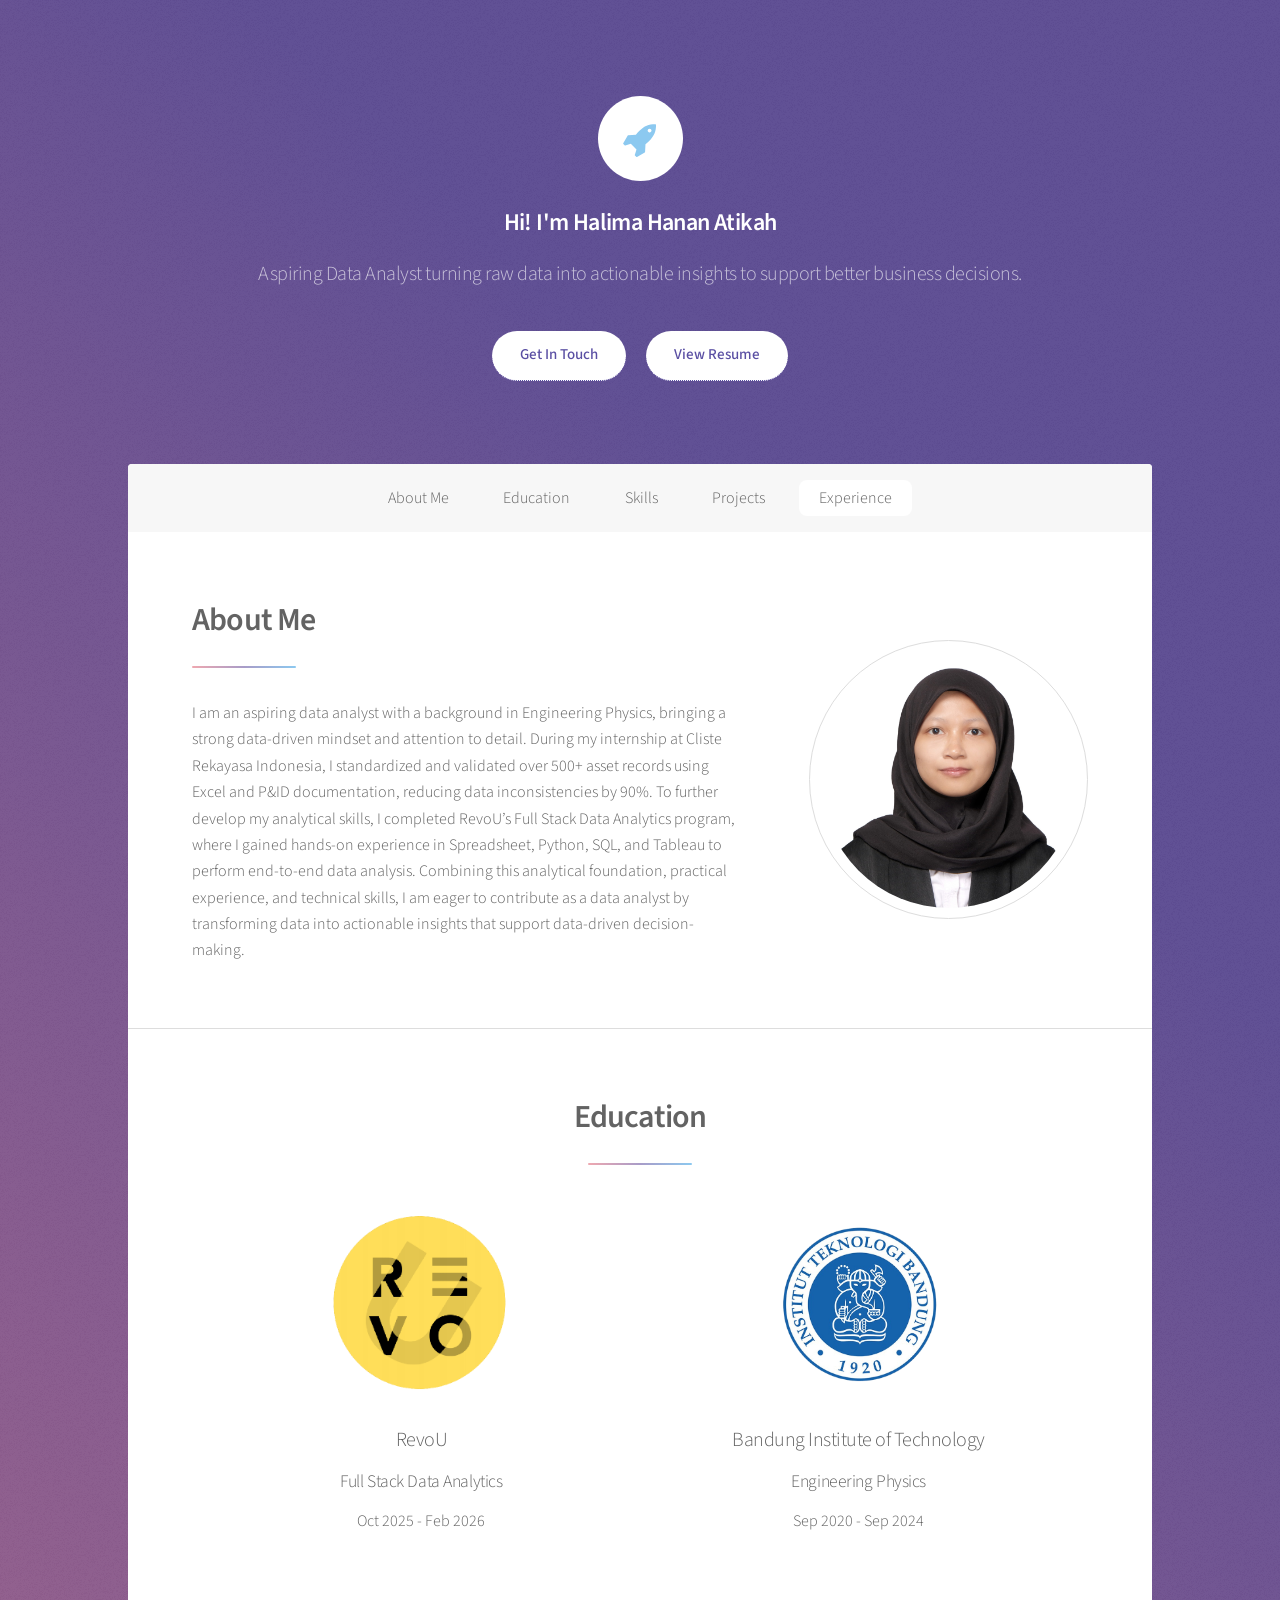
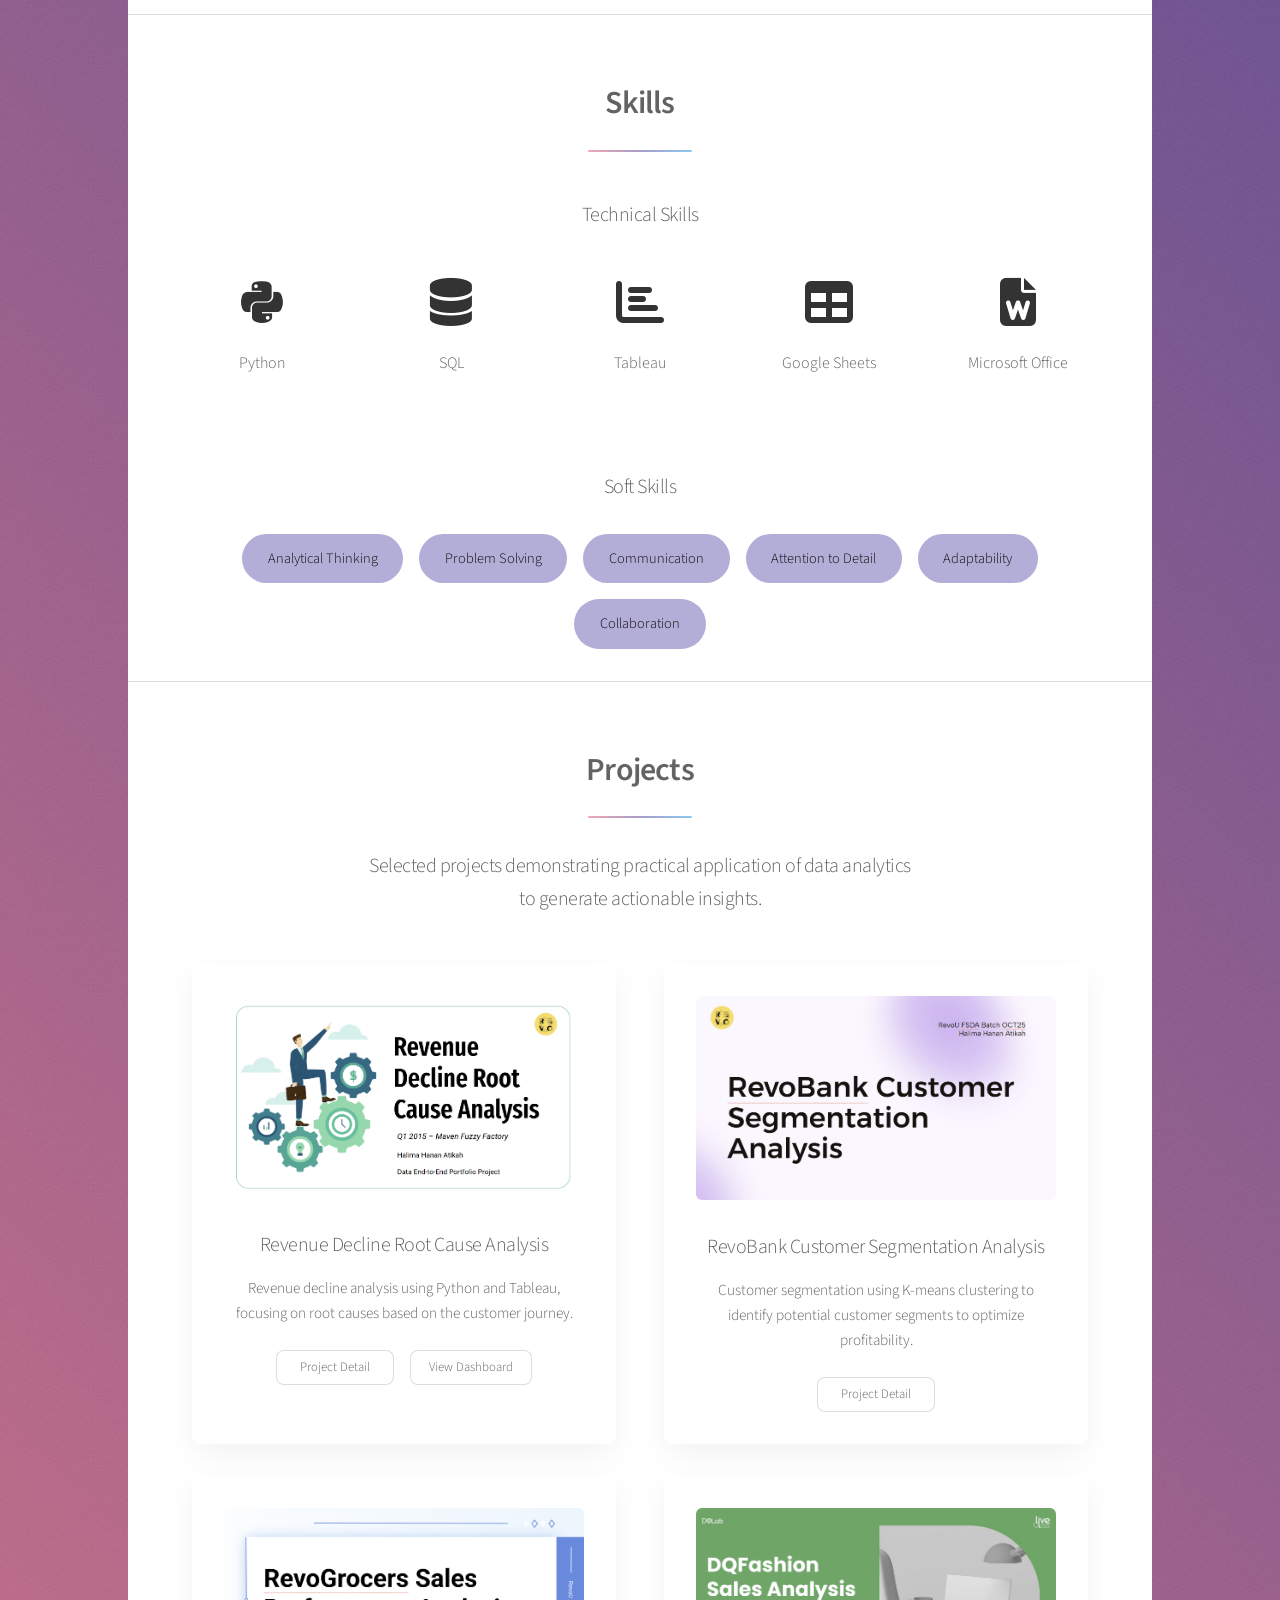
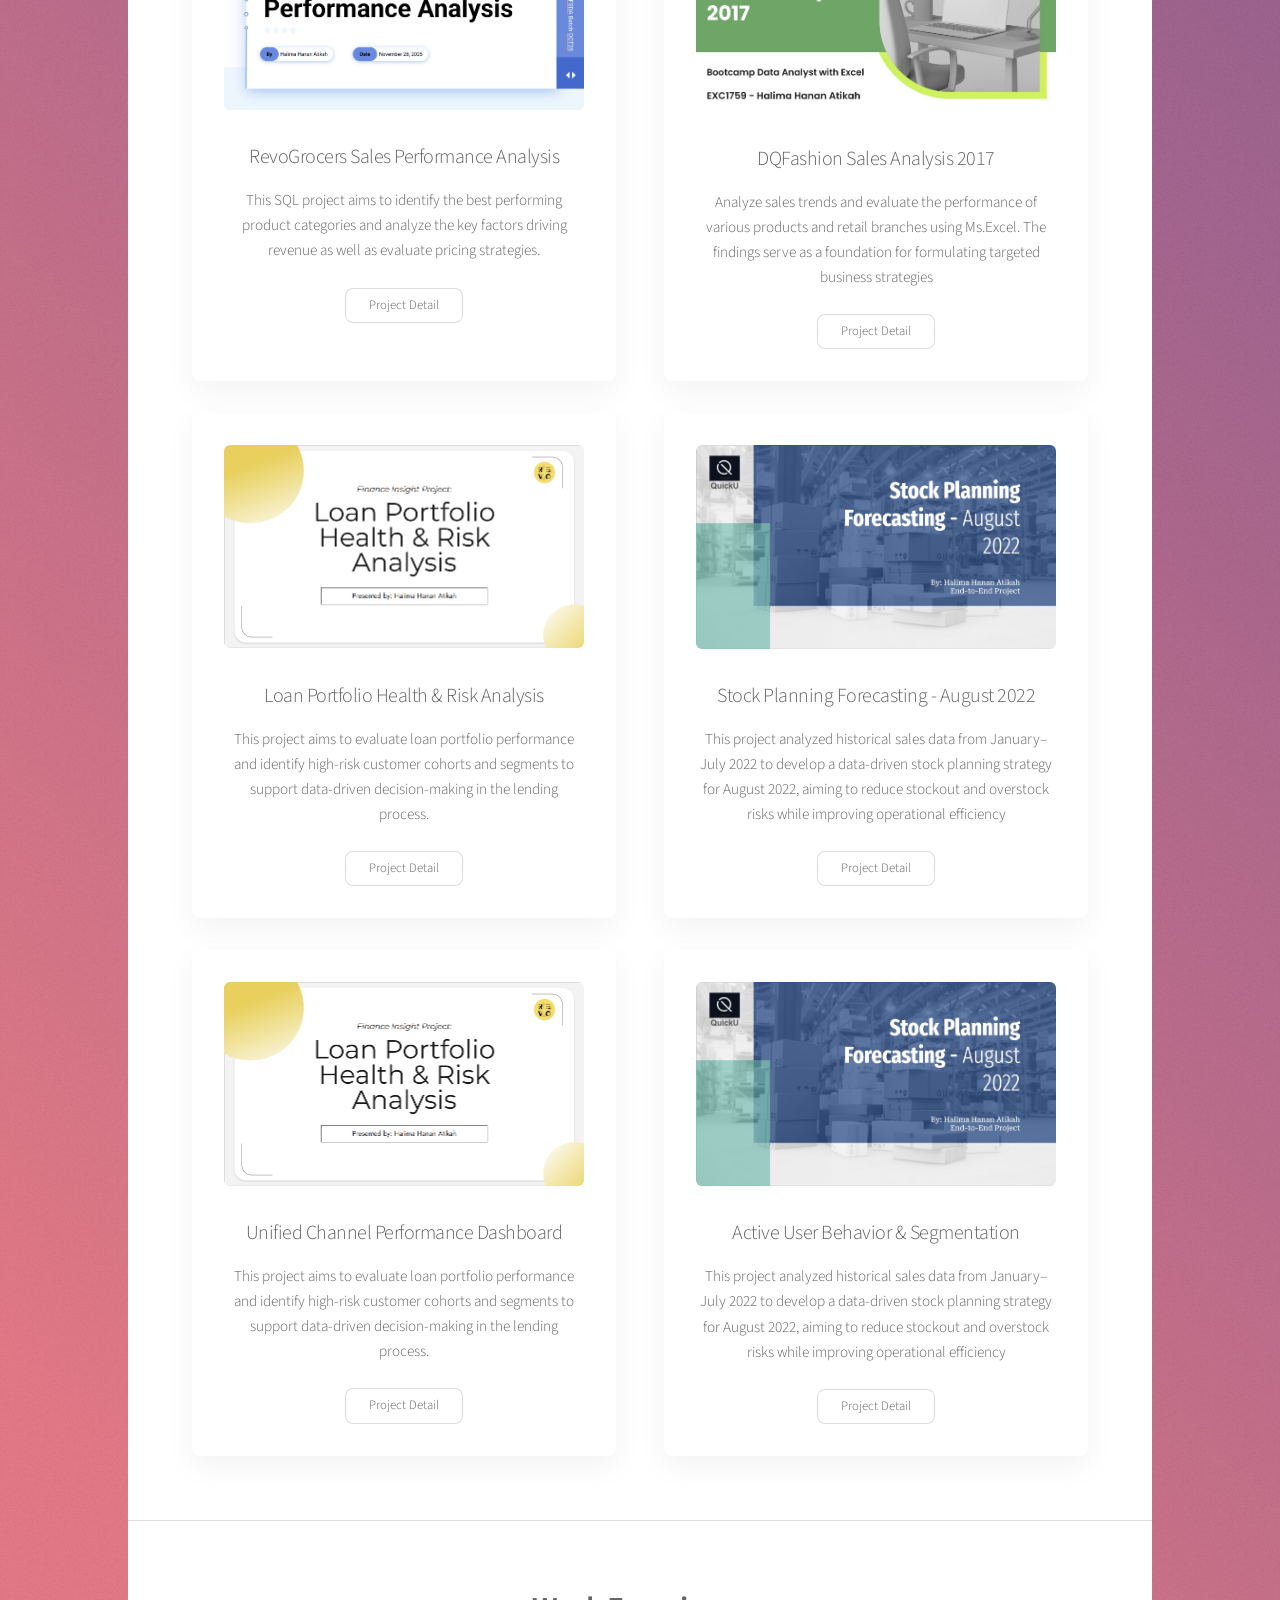
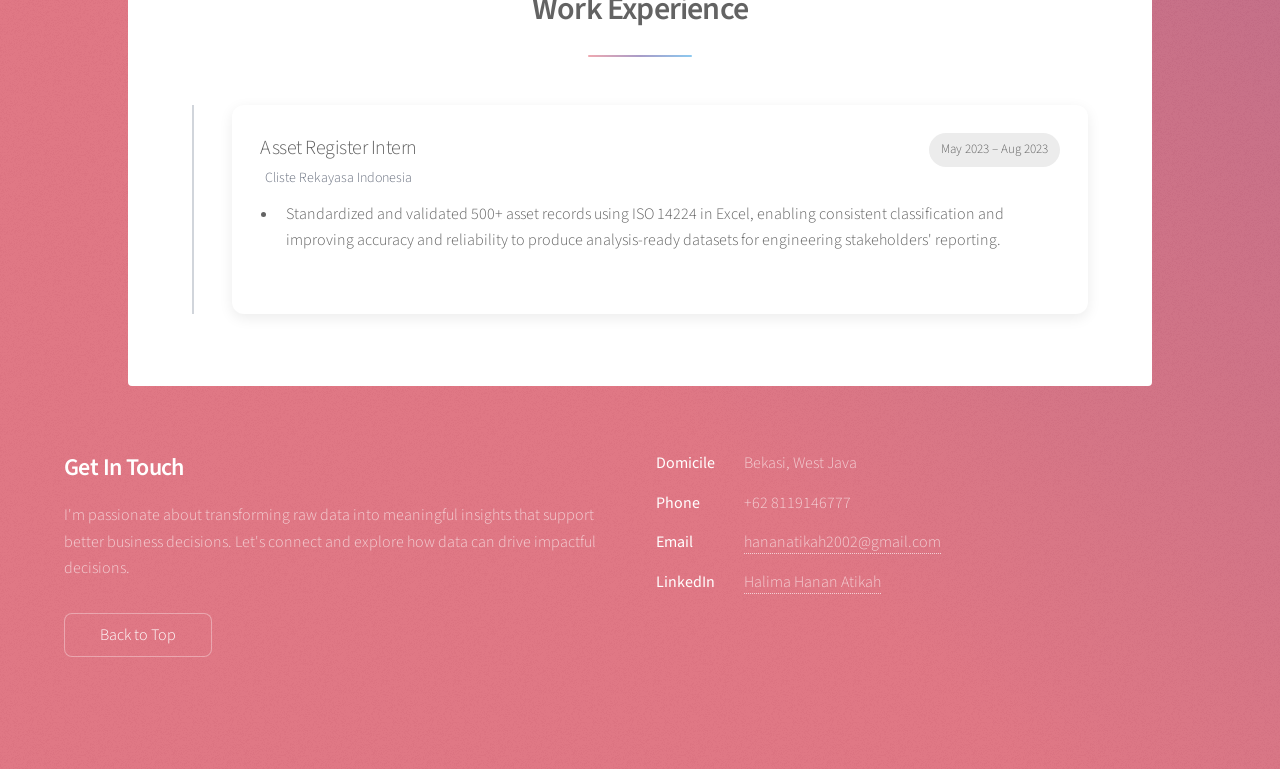
==== commit ec36d099: "Update index.html" ====
--- a/index.html
+++ b/index.html
@@ -244,6 +244,39 @@
 
 										<div class="buttons-project">
 											<a href="Project 6.html" class="button small">Project Detail</a>
+											
+										</div>
+									</li>
+
+								</ul>
+
+								<ul class="projects">
+    
+									<li class="card-project">
+										<img src="images/title_project5.png" alt="Project 1 Preview">
+
+										<h3>Unified Channel Performance Dashboard</h3>
+										<p>
+											This project aims to evaluate loan portfolio performance and identify high-risk customer cohorts and segments to support data-driven decision-making in the lending process.
+										</p>
+
+										<div class="buttons-project">
+											<a href="Project 7.html" class="button small">Project Detail</a>
+											
+										</div>
+									</li>
+
+
+									<li class="card-project">
+										<img src="images/title_project6.png" alt="Project 2 Preview">
+
+										<h3>Active User Behavior & Segmentation</h3>
+										<p>
+											This project analyzed historical sales data from January–July 2022 to develop a data-driven stock planning strategy for August 2022, aiming to reduce stockout and overstock risks while improving operational efficiency
+										</p>
+
+										<div class="buttons-project">
+											<a href="Project 8.html" class="button small">Project Detail</a>
 											
 										</div>
 									</li>
@@ -341,4 +374,4 @@
 			<script src="assets/js/main.js"></script>
 
 	</body>
-</html>+</html>
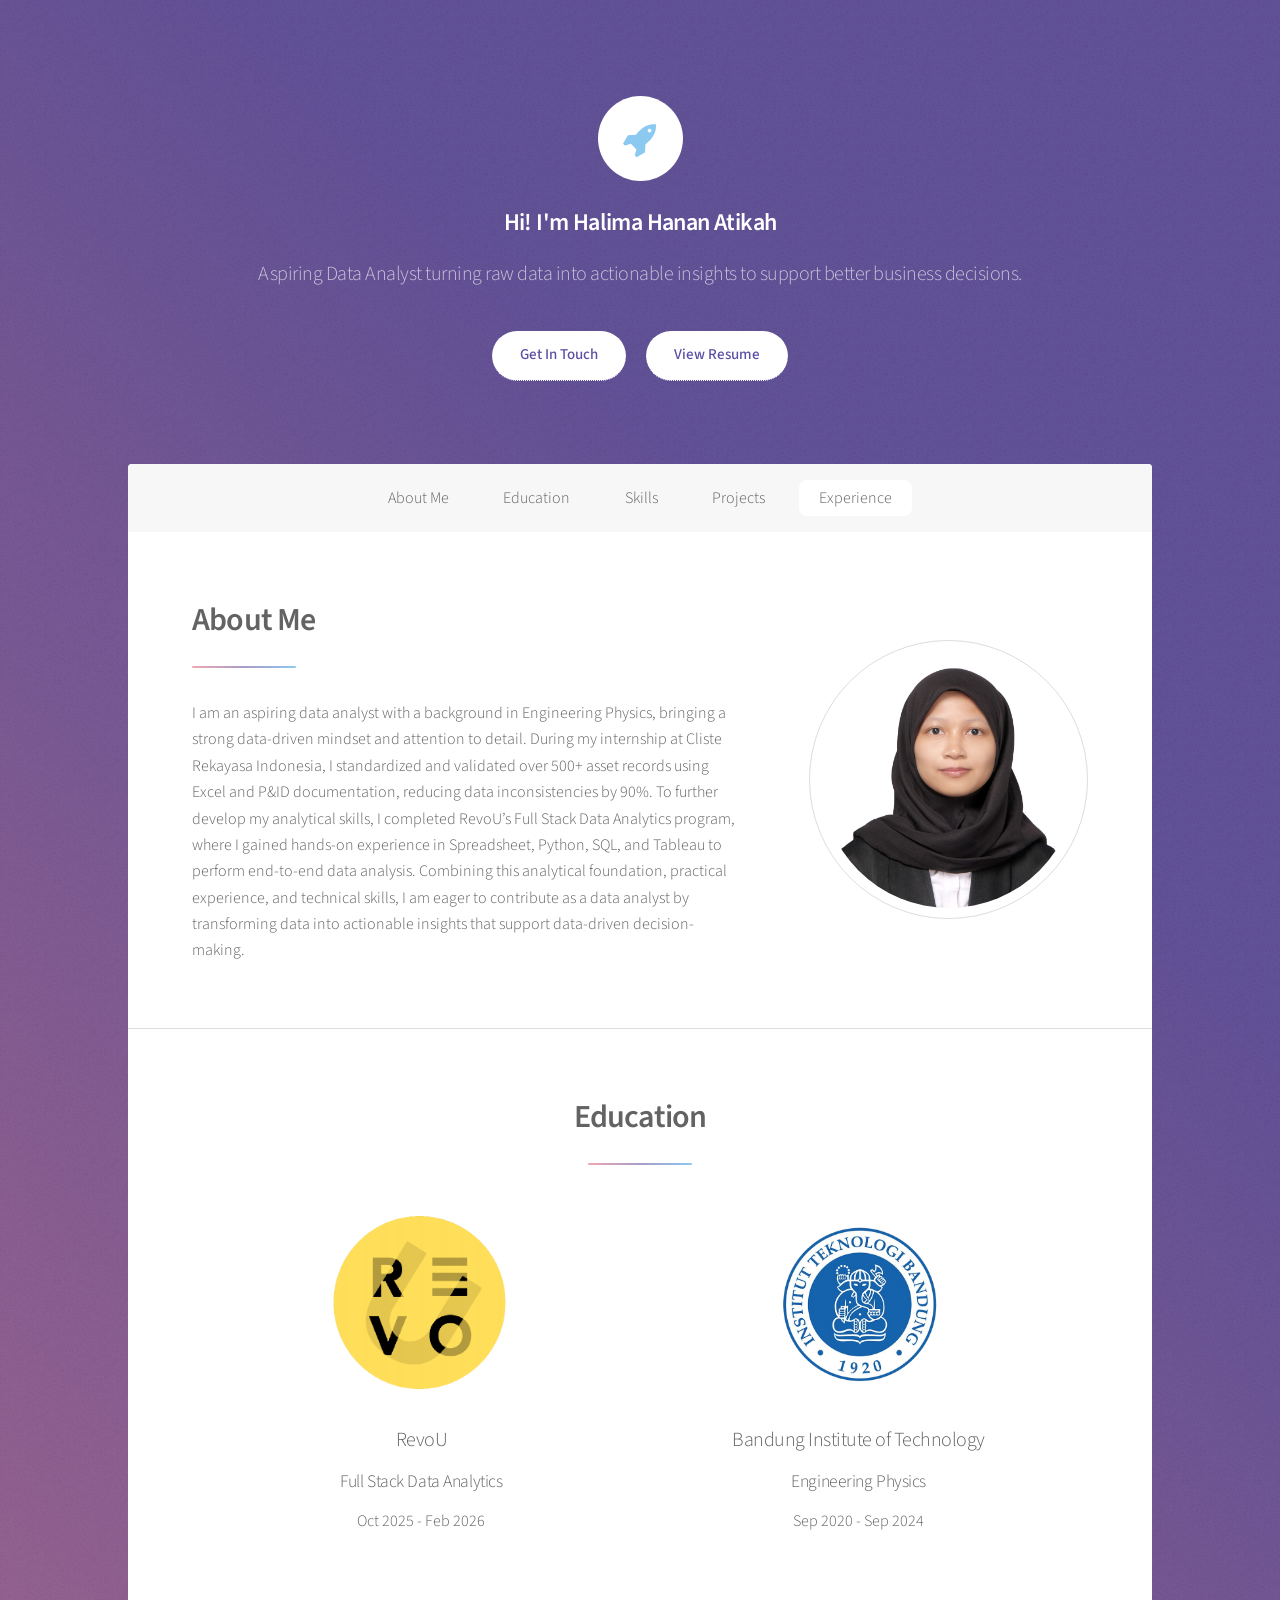
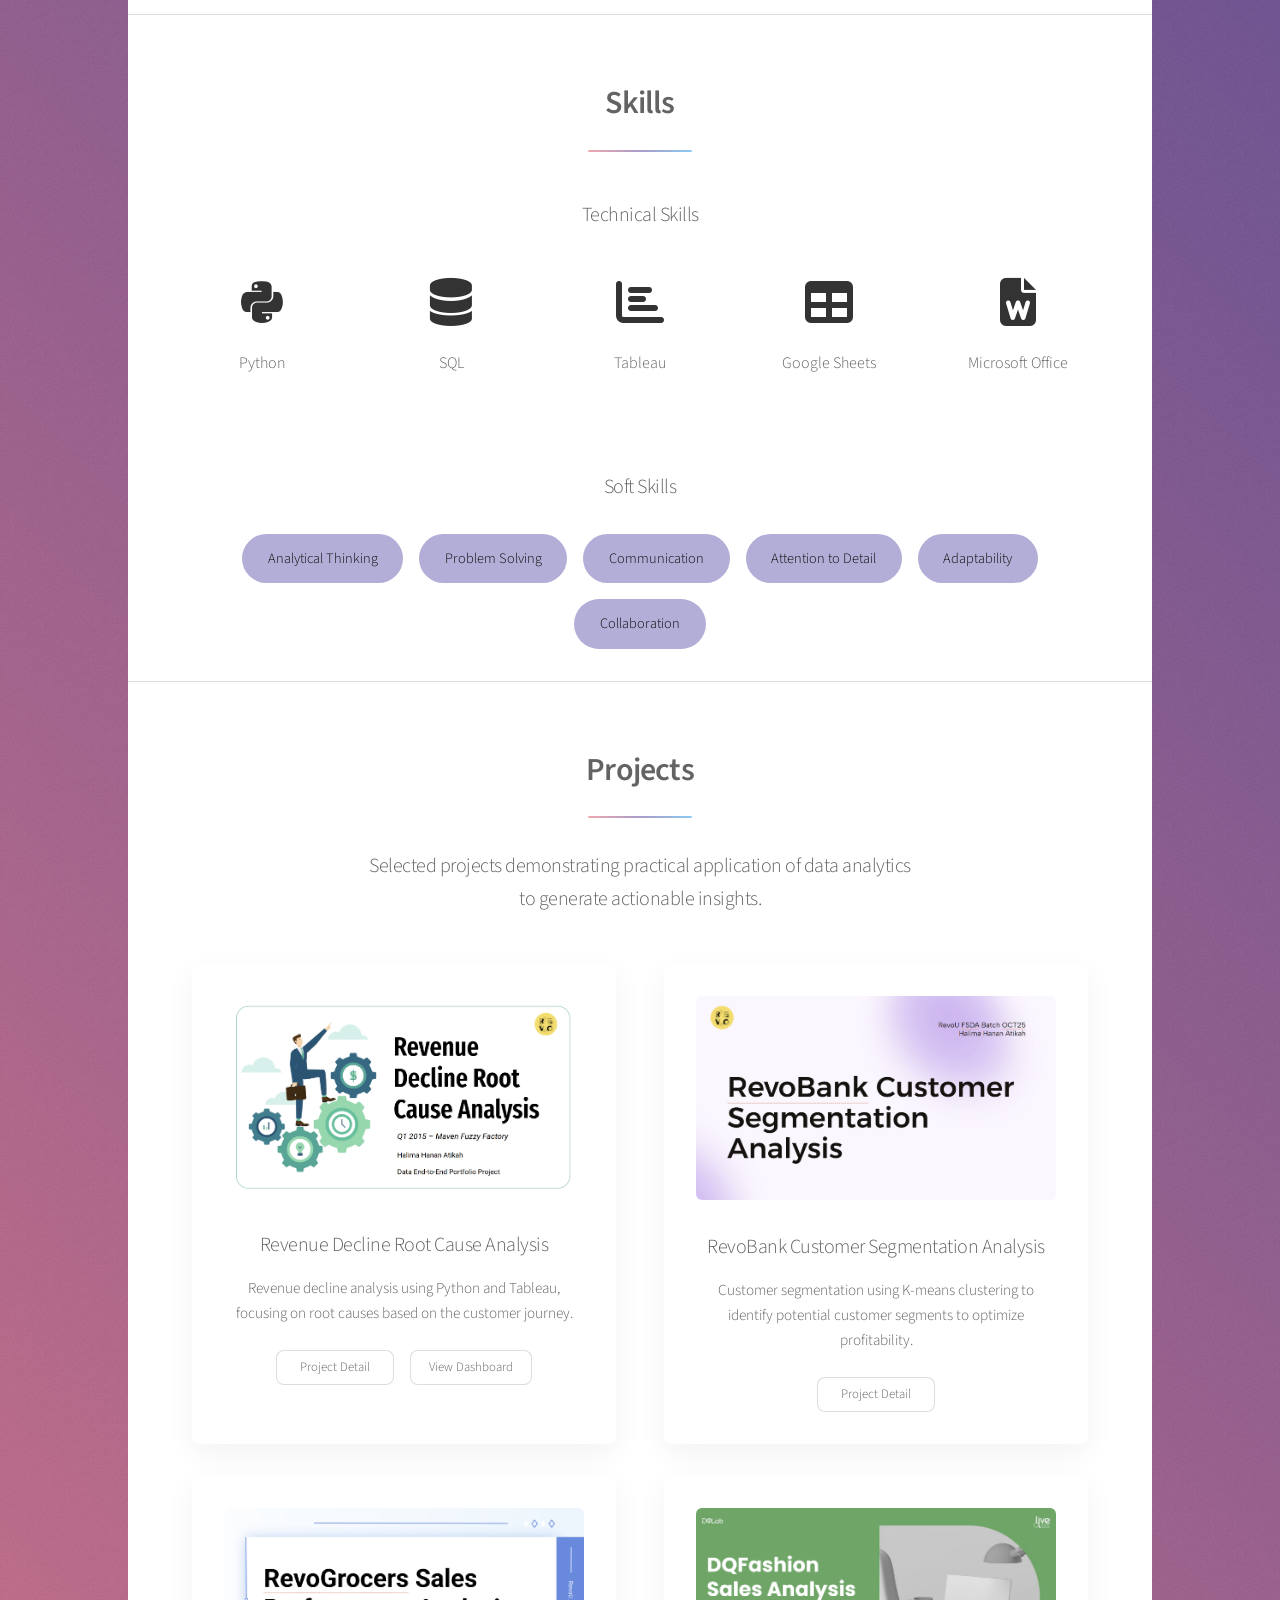
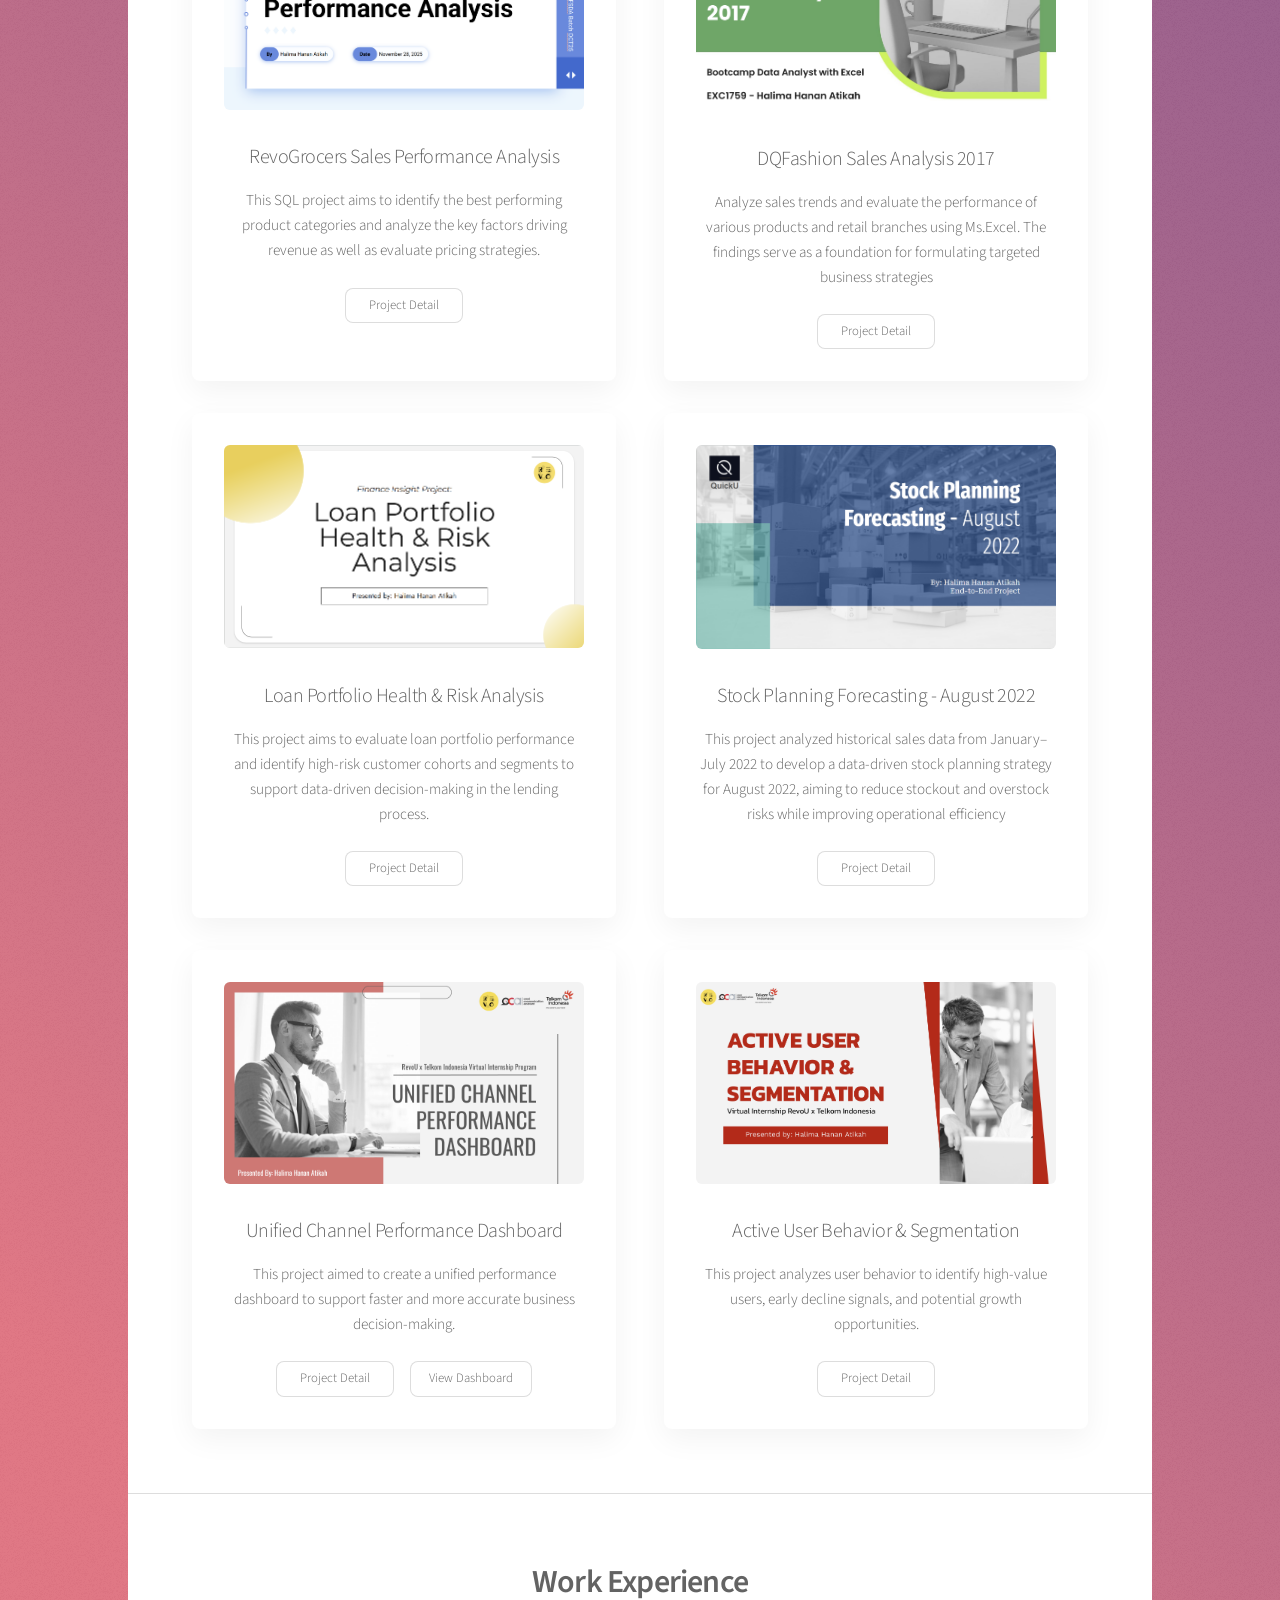
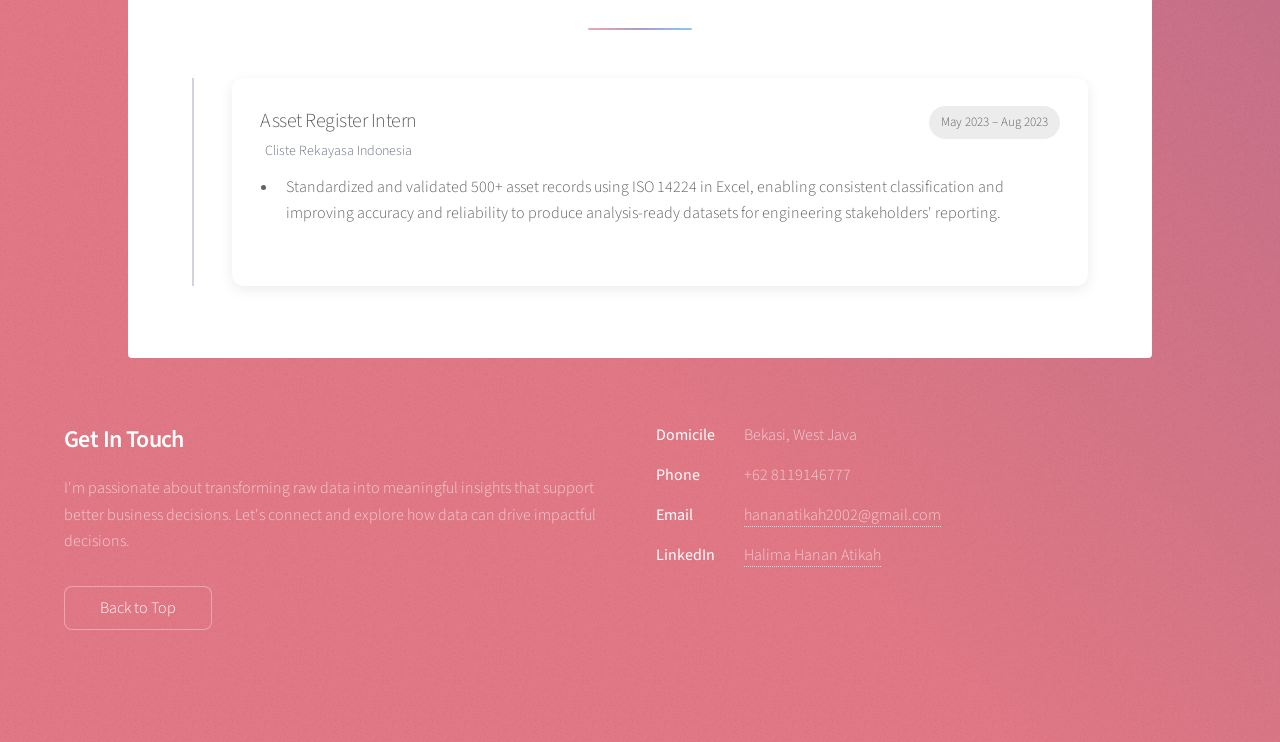
==== commit ec83acac: "Update index.html" ====
--- a/index.html
+++ b/index.html
@@ -253,26 +253,27 @@
 								<ul class="projects">
     
 									<li class="card-project">
-										<img src="images/title_project5.png" alt="Project 1 Preview">
+										<img src="images/title_project7.png" alt="Project 1 Preview">
 
 										<h3>Unified Channel Performance Dashboard</h3>
 										<p>
-											This project aims to evaluate loan portfolio performance and identify high-risk customer cohorts and segments to support data-driven decision-making in the lending process.
+											This project aimed to create a unified performance dashboard to support faster and more accurate business decision-making.
 										</p>
 
 										<div class="buttons-project">
 											<a href="Project 7.html" class="button small">Project Detail</a>
-											
-										</div>
-									</li>
-
-
-									<li class="card-project">
-										<img src="images/title_project6.png" alt="Project 2 Preview">
+											<a href="https://public.tableau.com/views/channelperformance_17800592520400/Dashboard1?:language=en-US&:sid=&:redirect=auth&:display_count=n&:origin=viz_share_link" class="button small alt">View Dashboard</a>
+											
+										</div>
+									</li>
+
+
+									<li class="card-project">
+										<img src="images/title_project8.png" alt="Project 2 Preview">
 
 										<h3>Active User Behavior & Segmentation</h3>
 										<p>
-											This project analyzed historical sales data from January–July 2022 to develop a data-driven stock planning strategy for August 2022, aiming to reduce stockout and overstock risks while improving operational efficiency
+											This project analyzes user behavior to identify high-value users, early decline signals, and potential growth opportunities.
 										</p>
 
 										<div class="buttons-project">
